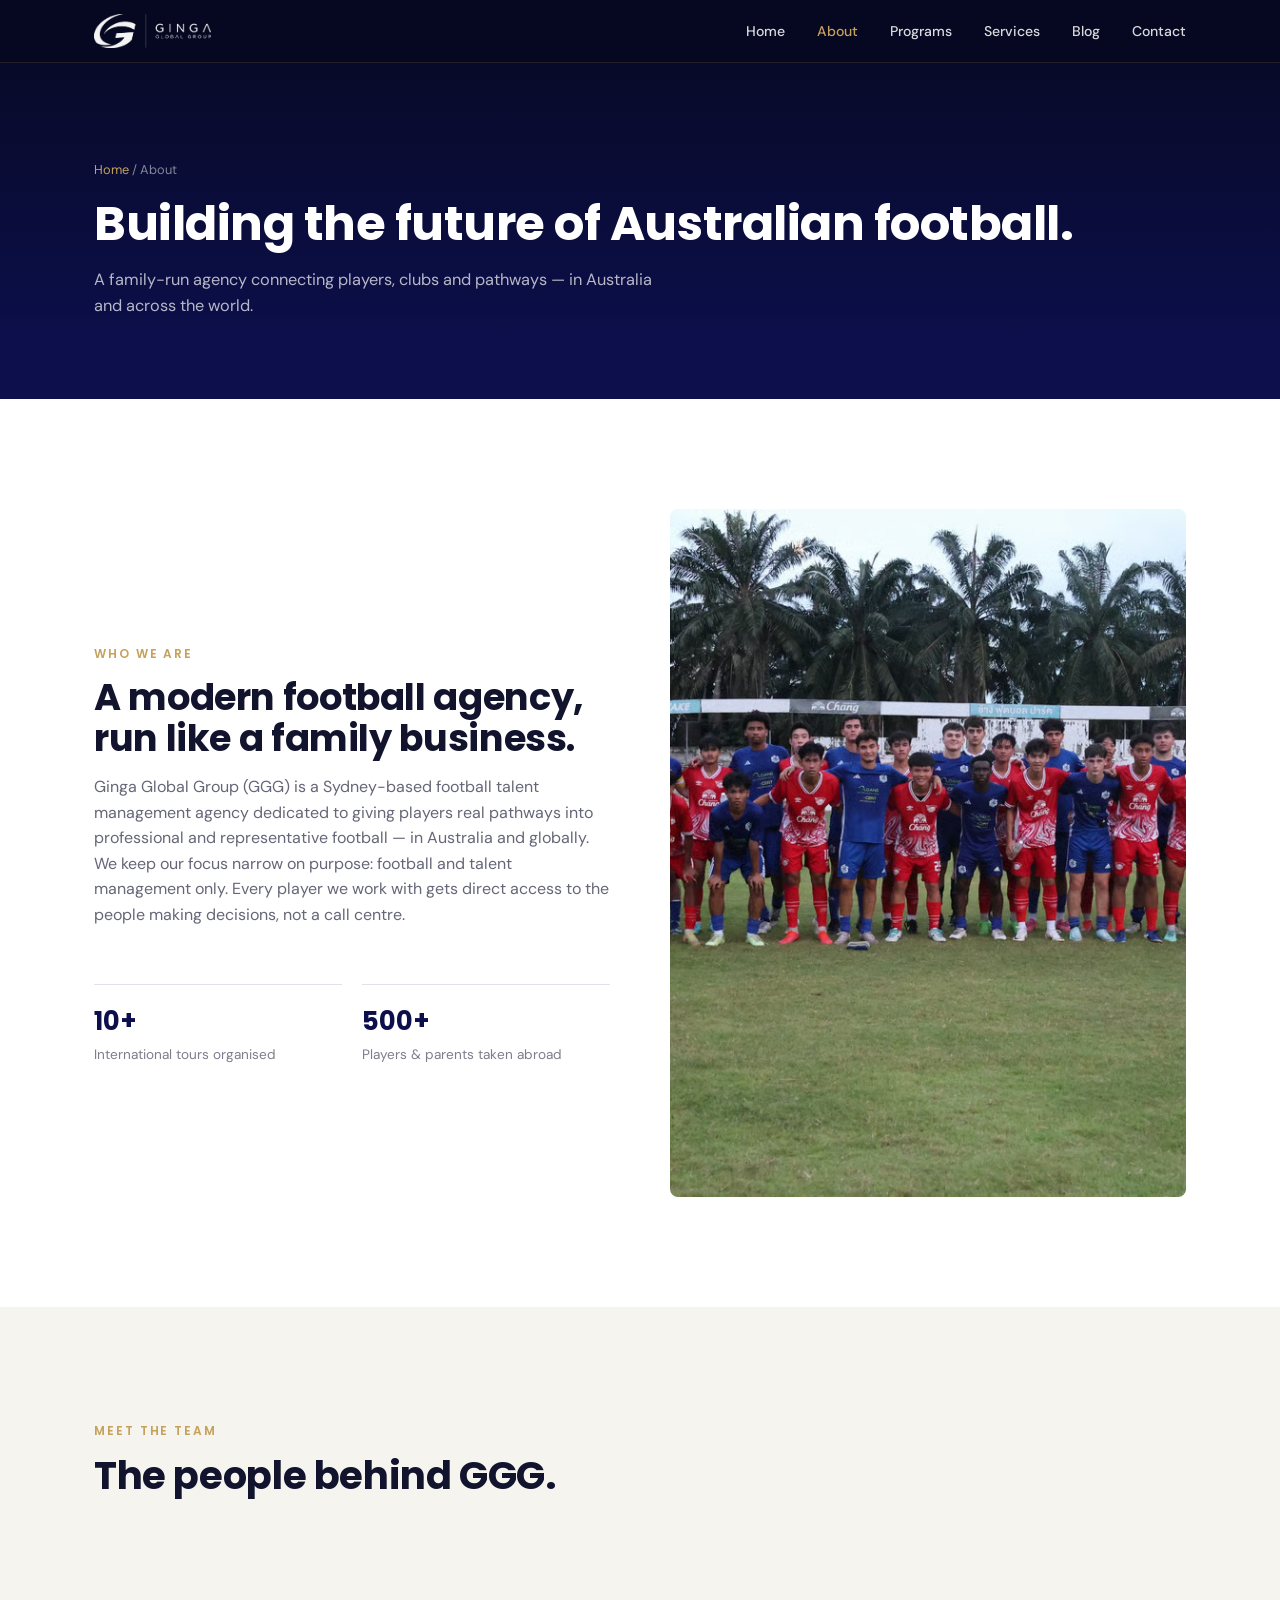
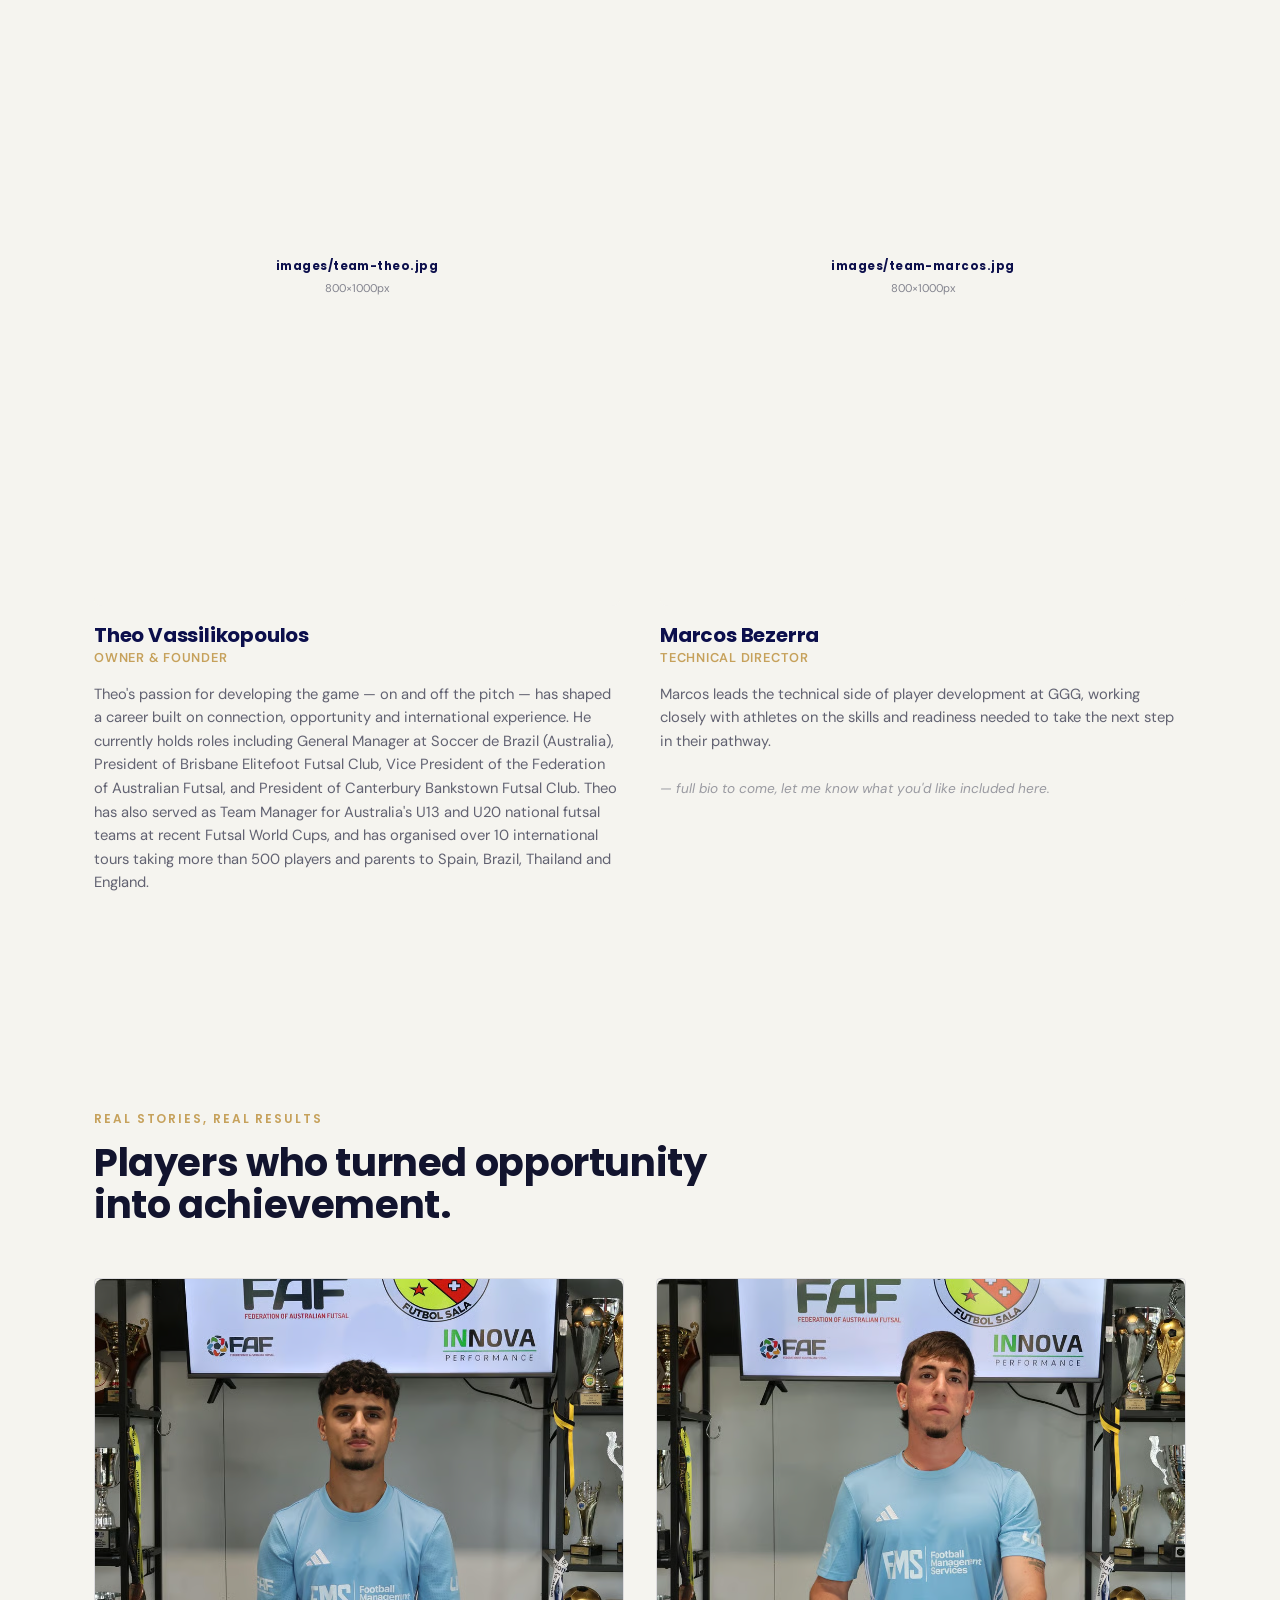
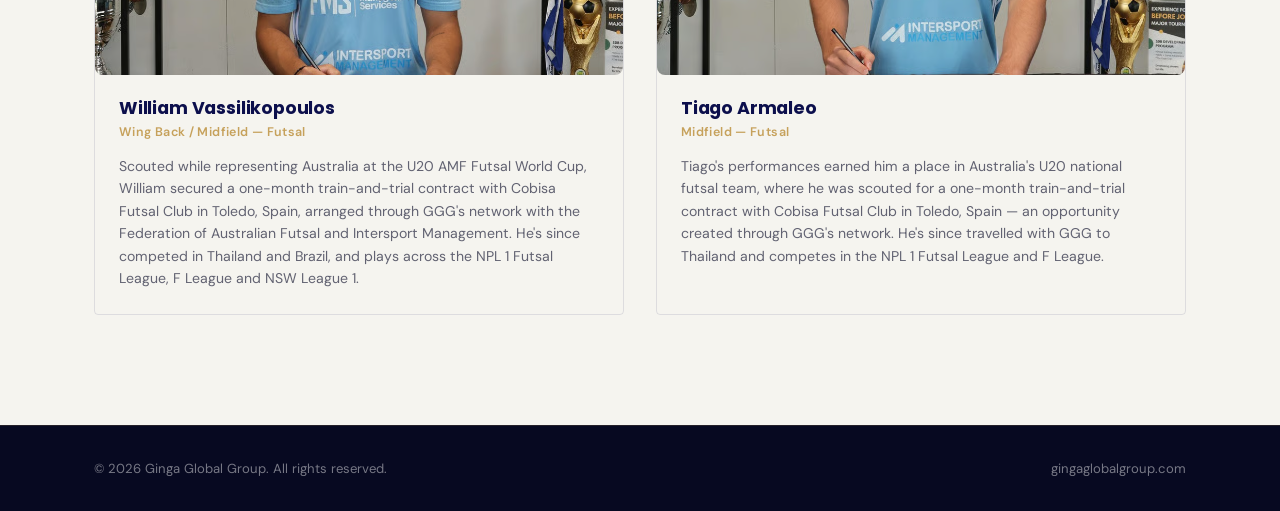
==== about.html @ 3123143e "Strip .html from all internal URLs and update .htaccess with clean-URL rewrites Co-Authored-By: Clau" ====
<!DOCTYPE html>
<html lang="en">
<head>
<meta charset="UTF-8">
<meta name="viewport" content="width=device-width, initial-scale=1.0">
<title>About | Ginga Global Group</title>
<meta name="description" content="Ginga Global Group is a Sydney-based, family-run football talent management agency.">
<link rel="preconnect" href="https://fonts.googleapis.com">
<link rel="preconnect" href="https://fonts.gstatic.com" crossorigin>
<link href="https://fonts.googleapis.com/css2?family=Poppins:wght@500;600;700;800&family=DM+Sans:wght@400;500;700&display=swap" rel="stylesheet">
<link rel="stylesheet" href="css/style.css">
</head>
<body>

<header>
  <nav class="nav">
    <a href="/" class="logo-link">
      <img src="images/logo.png" alt="Ginga Global Group logo" class="logo-img" onerror="this.style.display='none'; this.nextElementSibling.style.display='inline-block';">
      <span class="logo-text" style="display:none;">GINGA <span>GLOBAL GROUP</span></span>
    </a>
    <ul class="nav-links">
      <li><a href="/">Home</a></li>
      <li><a href="about" class="active">About</a></li>
      <li><a href="programs">Programs</a></li>
      <li><a href="services">Services</a></li>
      <li><a href="blog">Blog</a></li>
      <li><a href="contact">Contact</a></li>
    </ul>
    <button class="nav-toggle" id="navToggle" aria-label="Open menu"><span></span><span></span><span></span></button>
  </nav>
</header>

<section class="page-hero">
  <div class="wrap">
    <div class="breadcrumb"><a href="/">Home</a> / About</div>
    <h1>Building the future of Australian football.</h1>
    <p>A family-run agency connecting players, clubs and pathways — in Australia and across the world.</p>
  </div>
</section>

<section class="about">
  <div class="wrap">
    <div class="about-grid">
      <div>
        <span class="eyebrow">Who We Are</span>
        <h2 style="font-size:clamp(1.8rem,3vw,2.3rem); margin-bottom:16px;">A modern football agency, run like a family business.</h2>
        <p style="color:rgba(18,20,46,0.65);">Ginga Global Group (GGG) is a Sydney-based football talent management agency dedicated to giving players real pathways into professional and representative football — in Australia and globally. We keep our focus narrow on purpose: football and talent management only. Every player we work with gets direct access to the people making decisions, not a call centre.</p>
        <div class="stat-row">
          <div class="about-stat">
            <b>10+</b>
            <span>International tours organised</span>
          </div>
          <div class="about-stat">
            <b>500+</b>
            <span>Players &amp; parents taken abroad</span>
          </div>
        </div>
      </div>
      <div class="img-slot" style="--ar:3/4;">
        <img src="images/about-hero.jpg" alt="Ginga Global Group team on tour" onerror="this.style.display='none'; this.nextElementSibling.style.display='flex';">
        <div class="img-slot-label"><b>images/about-hero.jpg</b><span>900×1200px</span></div>
      </div>
    </div>
  </div>
</section>

<section class="services">
  <div class="wrap">
    <div class="sec-head">
      <span class="eyebrow">Meet the Team</span>
      <h2>The people behind GGG.</h2>
    </div>
    <div class="team-grid">
      <div class="team-card">
        <div class="img-slot" style="--ar:4/5;">
          <img src="images/team-theo.jpg" alt="Theo Vassilikopoulos" onerror="this.style.display='none'; this.nextElementSibling.style.display='flex';">
          <div class="img-slot-label"><b>images/team-theo.jpg</b><span>800×1000px</span></div>
        </div>
        <h3>Theo Vassilikopoulos</h3>
        <span class="role">Owner &amp; Founder</span>
        <p>Theo's passion for developing the game — on and off the pitch — has shaped a career built on connection, opportunity and international experience. He currently holds roles including General Manager at Soccer de Brazil (Australia), President of Brisbane Elitefoot Futsal Club, Vice President of the Federation of Australian Futsal, and President of Canterbury Bankstown Futsal Club. Theo has also served as Team Manager for Australia's U13 and U20 national futsal teams at recent Futsal World Cups, and has organised over 10 international tours taking more than 500 players and parents to Spain, Brazil, Thailand and England.</p>
      </div>
      <div class="team-card">
        <div class="img-slot" style="--ar:4/5;">
          <img src="images/team-marcos.jpg" alt="Marcos Bezerra" onerror="this.style.display='none'; this.nextElementSibling.style.display='flex';">
          <div class="img-slot-label"><b>images/team-marcos.jpg</b><span>800×1000px</span></div>
        </div>
        <h3>Marcos Bezerra</h3>
        <span class="role">Technical Director</span>
        <p>Marcos leads the technical side of player development at GGG, working closely with athletes on the skills and readiness needed to take the next step in their pathway.<br><br><em style="color:rgba(18,20,46,0.4); font-size:0.85rem;">— full bio to come, let me know what you'd like included here.</em></p>
      </div>
    </div>
  </div>
</section>

<section class="about" style="background:var(--cream); padding-top:100px;">
  <div class="wrap">
    <div class="sec-head">
      <span class="eyebrow">Real Stories, Real Results</span>
      <h2>Players who turned opportunity into achievement.</h2>
    </div>
    <div class="story-grid">
      <div class="story-card">
        <div class="img-slot" style="--ar:4/3;">
          <img src="images/story-william.jpg" alt="William Vassilikopoulos" onerror="this.style.display='none'; this.nextElementSibling.style.display='flex';">
          <div class="img-slot-label"><b>images/story-william.jpg</b><span>800×600px</span></div>
        </div>
        <div class="story-body">
          <h3>William Vassilikopoulos</h3>
          <div class="meta">Wing Back / Midfield — Futsal</div>
          <p>Scouted while representing Australia at the U20 AMF Futsal World Cup, William secured a one-month train-and-trial contract with Cobisa Futsal Club in Toledo, Spain, arranged through GGG's network with the Federation of Australian Futsal and Intersport Management. He's since competed in Thailand and Brazil, and plays across the NPL 1 Futsal League, F League and NSW League 1.</p>
        </div>
      </div>
      <div class="story-card">
        <div class="img-slot" style="--ar:4/3;">
          <img src="images/story-tiago.jpg" alt="Tiago Armaleo" onerror="this.style.display='none'; this.nextElementSibling.style.display='flex';">
          <div class="img-slot-label"><b>images/story-tiago.jpg</b><span>800×600px</span></div>
        </div>
        <div class="story-body">
          <h3>Tiago Armaleo</h3>
          <div class="meta">Midfield — Futsal</div>
          <p>Tiago's performances earned him a place in Australia's U20 national futsal team, where he was scouted for a one-month train-and-trial contract with Cobisa Futsal Club in Toledo, Spain — an opportunity created through GGG's network. He's since travelled with GGG to Thailand and competes in the NPL 1 Futsal League and F League.</p>
        </div>
      </div>
    </div>
  </div>
</section>

<footer>
  <div class="wrap">
    <p>© 2026 Ginga Global Group. All rights reserved.</p>
    <p>gingaglobalgroup.com</p>
  </div>
</footer>

<script src="js/main.js"></script>
</body>
</html>
---- css/style.css ----
:root{
  --navy: #0C0F4C;
  --navy-deep: #070921;
  --white: #FFFFFF;
  --cream: #F5F4EF;
  --gold: #C6A15B;
  --gold-soft: rgba(198,161,91,0.35);
  --ink: #12142E;
  --font-head: 'Poppins', 'Gotham', sans-serif;
  --font-body: 'DM Sans', sans-serif;
}

*{margin:0;padding:0;box-sizing:border-box;}
html{scroll-behavior:smooth;}
body{
  font-family:var(--font-body);
  color:var(--ink);
  background:var(--white);
  line-height:1.6;
  -webkit-font-smoothing:antialiased;
}
h1,h2,h3,h4{font-family:var(--font-head); line-height:1.1; letter-spacing:-0.01em;}
a{color:inherit;text-decoration:none;}
img{max-width:100%;display:block;}
section{position:relative;}
.wrap{max-width:1140px;margin:0 auto;padding:0 24px;}
.eyebrow{
  font-family:var(--font-head);
  font-size:0.75rem;
  font-weight:600;
  letter-spacing:0.16em;
  text-transform:uppercase;
  color:var(--gold);
  display:inline-block;
  margin-bottom:14px;
}
.btn{
  display:inline-flex;
  align-items:center;
  gap:8px;
  padding:14px 28px;
  border-radius:2px;
  font-family:var(--font-head);
  font-weight:600;
  font-size:0.9rem;
  letter-spacing:0.02em;
  cursor:pointer;
  border:1px solid transparent;
  transition:all .2s ease;
}
.btn-gold{background:var(--gold); color:var(--navy-deep);}
.btn-gold:hover{background:#d6b476;}
.btn-outline{background:transparent; border-color:var(--gold-soft); color:var(--white);}
.btn-outline:hover{border-color:var(--gold); background:rgba(198,161,91,0.08);}
.btn-outline-dark{background:transparent; border:1px solid rgba(12,15,76,0.25); color:var(--navy);}
.btn-outline-dark:hover{border-color:var(--navy);}
.btn-text{font-family:var(--font-head); font-weight:600; font-size:0.88rem; color:var(--navy); display:inline-flex; align-items:center; gap:6px;}
.light-on-dark .btn-text{color:var(--gold);}

/* ---------- header ---------- */
header{
  position:fixed; top:0; left:0; right:0; z-index:100;
  background:rgba(7,9,33,0.94);
  backdrop-filter:blur(6px);
  border-bottom:1px solid rgba(198,161,91,0.15);
}
.nav{display:flex; align-items:center; justify-content:space-between; padding:14px 24px; max-width:1140px; margin:0 auto;}
.logo-link{display:flex; align-items:center; gap:10px;}
.logo-img{height:34px; width:auto; display:block;}
.logo-text{font-family:var(--font-head); font-weight:700; color:var(--white); font-size:1rem; letter-spacing:0.04em;}
.logo-text span{color:var(--gold);}
.nav-links{display:flex; gap:32px; list-style:none;}
.nav-links a{color:var(--white); font-size:0.88rem; font-weight:500; opacity:0.85; transition:opacity .2s;}
.nav-links a:hover, .nav-links a.active{opacity:1; color:var(--gold);}
.nav-toggle{display:none; flex-direction:column; gap:5px; cursor:pointer; background:none; border:none;}
.nav-toggle span{width:22px; height:2px; background:var(--white);}

/* ---------- page header (inner pages) ---------- */
.page-hero{
  background:linear-gradient(180deg, var(--navy-deep), var(--navy) 90%);
  color:var(--white);
  padding:160px 0 80px;
}
.page-hero h1{font-size:clamp(2.1rem,4vw,3rem); font-weight:700; margin-bottom:16px;}
.page-hero p{color:rgba(255,255,255,0.7); max-width:560px; font-size:1.02rem;}
.breadcrumb{font-size:0.8rem; color:rgba(255,255,255,0.5); margin-bottom:18px;}
.breadcrumb a{color:var(--gold);}

/* ---------- hero (home) ---------- */
.hero{
  background:linear-gradient(180deg, var(--navy-deep), var(--navy) 60%, var(--navy));
  color:var(--white);
  padding:170px 0 120px;
  overflow:hidden;
}
.hero .wrap{display:grid; grid-template-columns:1.1fr 0.9fr; gap:40px; align-items:center;}
.hero h1{font-size:clamp(2.4rem, 5vw, 3.6rem); font-weight:700; margin-bottom:22px;}
.hero p{font-size:1.05rem; color:rgba(255,255,255,0.75); max-width:480px; margin-bottom:34px;}
.hero-actions{display:flex; gap:14px; flex-wrap:wrap;}
.pitch-graphic{position:relative; height:380px;}
.pitch-graphic svg{width:100%; height:100%;}

/* ---------- section headings ---------- */
.sec-head{max-width:620px; margin-bottom:52px;}
.sec-head h2{font-size:clamp(1.8rem,3vw,2.4rem); font-weight:700;}
.sec-head p{color:rgba(18,20,46,0.65); margin-top:14px; font-size:1.02rem;}
.sec-head-row{display:flex; justify-content:space-between; align-items:flex-end; gap:24px; margin-bottom:52px; flex-wrap:wrap;}
.light-on-dark .sec-head h2, .light-on-dark .sec-head p{color:var(--white);}
.light-on-dark .sec-head p{color:rgba(255,255,255,0.65);}

/* ---------- image placeholder system ---------- */
.img-slot{
  position:relative;
  aspect-ratio:var(--ar, 4/3);
  border-radius:8px;
  overflow:hidden;
  background:var(--cream);
}
.img-slot img{width:100%; height:100%; object-fit:cover; display:block;}
.img-slot-label{
  display:none;
  position:absolute; inset:0;
  align-items:center; justify-content:center; flex-direction:column; gap:4px;
  text-align:center; padding:16px;
  background:var(--cream);
  color:var(--navy);
  font-size:0.78rem;
}
.img-slot-label b{font-family:var(--font-head); font-size:0.72rem; letter-spacing:0.04em; color:var(--navy);}
.img-slot-label span{color:rgba(18,20,46,0.5); font-size:0.7rem;}
.light-on-dark .img-slot{background:rgba(255,255,255,0.04);}
.light-on-dark .img-slot-label{background:rgba(255,255,255,0.04); color:var(--white);}
.light-on-dark .img-slot-label span{color:rgba(255,255,255,0.45);}

/* ---------- about ---------- */
.about{padding:110px 0; background:var(--white);}
.about-grid{display:grid; grid-template-columns:1fr 1fr; gap:60px; align-items:center;}
.about-stat{border-top:1px solid rgba(12,15,76,0.12); padding-top:16px; margin-top:26px;}
.about-stat b{font-family:var(--font-head); display:block; font-size:1.6rem; color:var(--navy);}
.about-stat span{font-size:0.85rem; color:rgba(18,20,46,0.55);}
.stat-row{display:grid; grid-template-columns:1fr 1fr; gap:20px; margin-top:30px;}

.team-grid{display:grid; grid-template-columns:1fr 1fr; gap:40px; margin-top:20px;}
.team-card h3{font-size:1.25rem; color:var(--navy); margin:18px 0 2px;}
.team-card .role{color:var(--gold); font-size:0.8rem; font-weight:600; letter-spacing:0.06em; text-transform:uppercase; margin-bottom:14px; display:block;}
.team-card p{font-size:0.92rem; color:rgba(18,20,46,0.65);}

.story-grid{display:grid; grid-template-columns:1fr 1fr; gap:32px; margin-top:20px;}
.story-card{border:1px solid rgba(12,15,76,0.1); border-radius:4px; overflow:hidden;}
.story-card .story-body{padding:24px;}
.story-card h3{font-size:1.1rem; color:var(--navy);}
.story-card .meta{font-size:0.78rem; color:var(--gold); margin:4px 0 12px; font-weight:600; letter-spacing:0.03em;}
.story-card p{font-size:0.88rem; color:rgba(18,20,46,0.65);}

/* ---------- programs ---------- */
.programs{background:var(--navy); color:var(--white); padding:110px 0;}
.program-card{
  background:rgba(255,255,255,0.03);
  border:1px solid rgba(198,161,91,0.25);
  border-radius:4px;
  padding:48px;
  display:grid;
  grid-template-columns:1fr 1fr;
  gap:48px;
}
.program-card h3{font-size:1.7rem; margin-bottom:14px;}
.program-card p{color:rgba(255,255,255,0.72); margin-bottom:20px;}
.criteria-list{list-style:none; margin:24px 0;}
.criteria-list li{padding:8px 0 8px 24px; position:relative; color:rgba(255,255,255,0.8); font-size:0.94rem; border-bottom:1px solid rgba(255,255,255,0.08);}
.criteria-list li:before{content:"—"; position:absolute; left:0; color:var(--gold);}

/* ---------- forms ---------- */
form{display:flex; flex-direction:column; gap:14px;}
.form-row{display:grid; grid-template-columns:1fr 1fr; gap:14px;}
label{font-size:0.78rem; font-weight:500; letter-spacing:0.03em; text-transform:uppercase; color:rgba(255,255,255,0.55); margin-bottom:4px; display:block;}
input, select, textarea{
  width:100%;
  padding:12px 14px;
  background:rgba(255,255,255,0.06);
  border:1px solid rgba(255,255,255,0.18);
  border-radius:2px;
  color:var(--white);
  font-family:var(--font-body);
  font-size:0.94rem;
}
input::placeholder, textarea::placeholder{color:rgba(255,255,255,0.35);}
input:focus, select:focus, textarea:focus{outline:2px solid var(--gold); outline-offset:1px; border-color:var(--gold);}
select option{color:#111;}
.checkbox-row{display:flex; align-items:flex-start; gap:10px;}
.checkbox-row input{width:auto; margin-top:3px;}
.checkbox-row label{text-transform:none; font-size:0.85rem; color:rgba(255,255,255,0.7); letter-spacing:0;}
.form-status{font-size:0.85rem; min-height:20px; padding-top:4px;}
.form-status.ok{color:#7fd39a;}
.form-status.err{color:#e08787;}
.honeypot{position:absolute; left:-9999px;}

/* dark-form-on-light variant (used on light-background pages) */
.form-dark label{color:rgba(18,20,46,0.55);}
.form-dark input, .form-dark select, .form-dark textarea{background:var(--white); border-color:rgba(12,15,76,0.18); color:var(--ink);}
.form-dark input::placeholder, .form-dark textarea::placeholder{color:rgba(18,20,46,0.35);}
.form-dark .checkbox-row label{color:rgba(18,20,46,0.7);}

/* ---------- services ---------- */
.services{padding:110px 0; background:var(--cream);}
.service-grid{display:grid; grid-template-columns:repeat(3,1fr); gap:32px;}
.service-card{background:var(--white); padding:34px 28px; border:1px solid rgba(12,15,76,0.08); border-radius:4px;}
.service-card h3{font-size:1.15rem; margin-bottom:12px; color:var(--navy);}
.service-card p{font-size:0.92rem; color:rgba(18,20,46,0.65);}
.service-mark{width:34px; height:34px; margin-bottom:18px;}

.service-detail{display:grid; grid-template-columns:1fr 1fr; gap:48px; align-items:center; padding:70px 0; border-bottom:1px solid rgba(12,15,76,0.08);}
.service-detail:last-child{border-bottom:none;}
.service-detail.reverse .img-slot{order:2;}
.service-detail h2{font-size:1.7rem; color:var(--navy); margin-bottom:16px;}
.service-detail p{color:rgba(18,20,46,0.65); margin-bottom:12px;}

/* ---------- equip ---------- */
.equip{padding:110px 0; background:var(--navy); color:var(--white);}
.equip-grid{display:grid; grid-template-columns:1fr 1fr; gap:60px; align-items:center;}
.equip h2{font-size:clamp(1.8rem,3vw,2.4rem); font-weight:700; margin-bottom:16px;}
.equip p{color:rgba(255,255,255,0.72); max-width:480px;}

/* ---------- blog ---------- */
.blog{padding:110px 0; background:var(--white);}
.blog-grid{display:grid; grid-template-columns:1fr 1fr; gap:28px;}
.blog-card{border:1px solid rgba(12,15,76,0.1); border-radius:4px; overflow:hidden; display:flex; flex-direction:column;}
.blog-card .img-slot{--ar: 16/9; border-radius:0; border-left:none; border-right:none; border-top:none;}
.blog-card-body{padding:28px; flex:1; display:flex; flex-direction:column;}
.blog-tag{font-size:0.72rem; font-weight:600; letter-spacing:0.1em; text-transform:uppercase; color:var(--gold); margin-bottom:10px;}
.blog-card h3{font-size:1.25rem; color:var(--navy); margin-bottom:10px;}
.blog-card p{color:rgba(18,20,46,0.65); font-size:0.92rem; margin-bottom:18px;}
.blog-read{font-size:0.85rem; font-weight:600; color:var(--navy); margin-top:auto;}
.blog-empty, .blog-post-empty{padding:40px; text-align:center; color:rgba(18,20,46,0.5); border:1px dashed rgba(12,15,76,0.2); border-radius:4px;}

.post-header{padding:160px 0 50px; background:var(--navy-deep); color:var(--white);}
.post-header .blog-tag{margin-bottom:14px;}
.post-header h1{font-size:clamp(1.9rem,4vw,2.6rem);}
.post-header .post-meta{color:rgba(255,255,255,0.55); font-size:0.85rem; margin-top:14px;}
.post-body{padding:60px 0 100px;}
.post-body .img-slot{--ar:16/9; margin-bottom:40px;}
.post-content{max-width:720px; margin:0 auto; font-size:1.02rem; color:rgba(18,20,46,0.8);}
.post-content p{margin-bottom:18px;}
.post-content-wrap{max-width:720px; margin:0 auto;}

/* ---------- contact ---------- */
.contact{background:var(--navy-deep); color:var(--white); padding:110px 0;}
.contact .wrap{display:grid; grid-template-columns:0.8fr 1fr; gap:60px;}
.contact-info p{color:rgba(255,255,255,0.65); margin-bottom:22px;}
.contact-line{margin-bottom:14px; font-size:0.95rem;}
.contact-line b{display:block; color:var(--gold); font-size:0.72rem; letter-spacing:0.1em; text-transform:uppercase; margin-bottom:4px;}
.social-row{display:flex; gap:14px; margin-top:24px;}
.social-row a{width:36px; height:36px; border:1px solid rgba(198,161,91,0.4); border-radius:50%; display:flex; align-items:center; justify-content:center; font-size:0.8rem;}
.social-row a:hover{background:var(--gold); color:var(--navy-deep);}

footer{background:var(--navy-deep); border-top:1px solid rgba(198,161,91,0.15); padding:32px 0;}
footer .wrap{display:flex; justify-content:space-between; align-items:center; flex-wrap:wrap; gap:12px;}
footer p{color:rgba(255,255,255,0.45); font-size:0.82rem;}

@media (max-width: 860px){
  .nav-links{display:none;}
  .nav-toggle{display:flex;}
  .hero .wrap, .about-grid, .program-card, .contact .wrap, .team-grid, .story-grid, .service-detail{grid-template-columns:1fr;}
  .service-detail.reverse .img-slot{order:0;}
  .pitch-graphic{height:220px; order:-1;}
  .form-row{grid-template-columns:1fr;}
  .service-grid{grid-template-columns:1fr;}
  .equip-grid{grid-template-columns:1fr;}
  .blog-grid{grid-template-columns:1fr;}
  .hero{padding:140px 0 80px;}
  .stat-row{grid-template-columns:1fr 1fr;}
}

@media (prefers-reduced-motion: reduce){
  html{scroll-behavior:auto;}
  *{transition:none !important;}
}
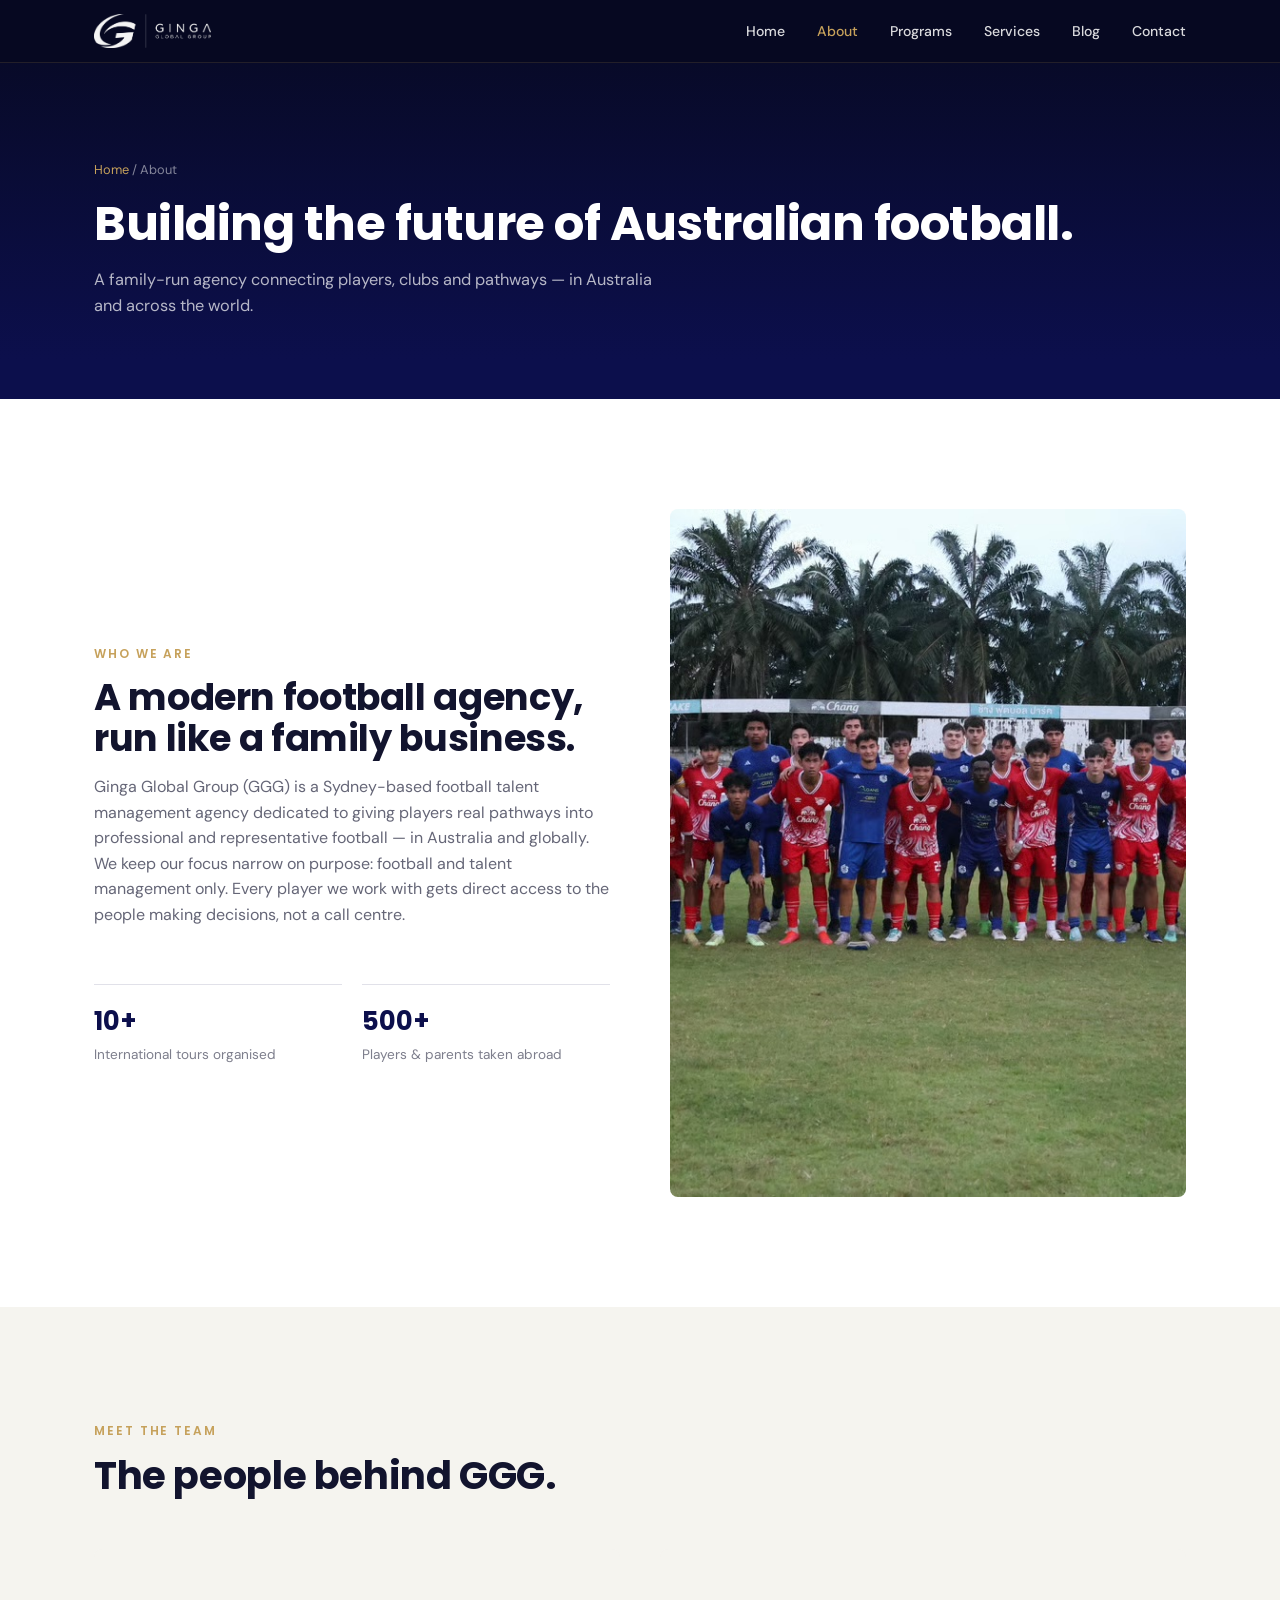
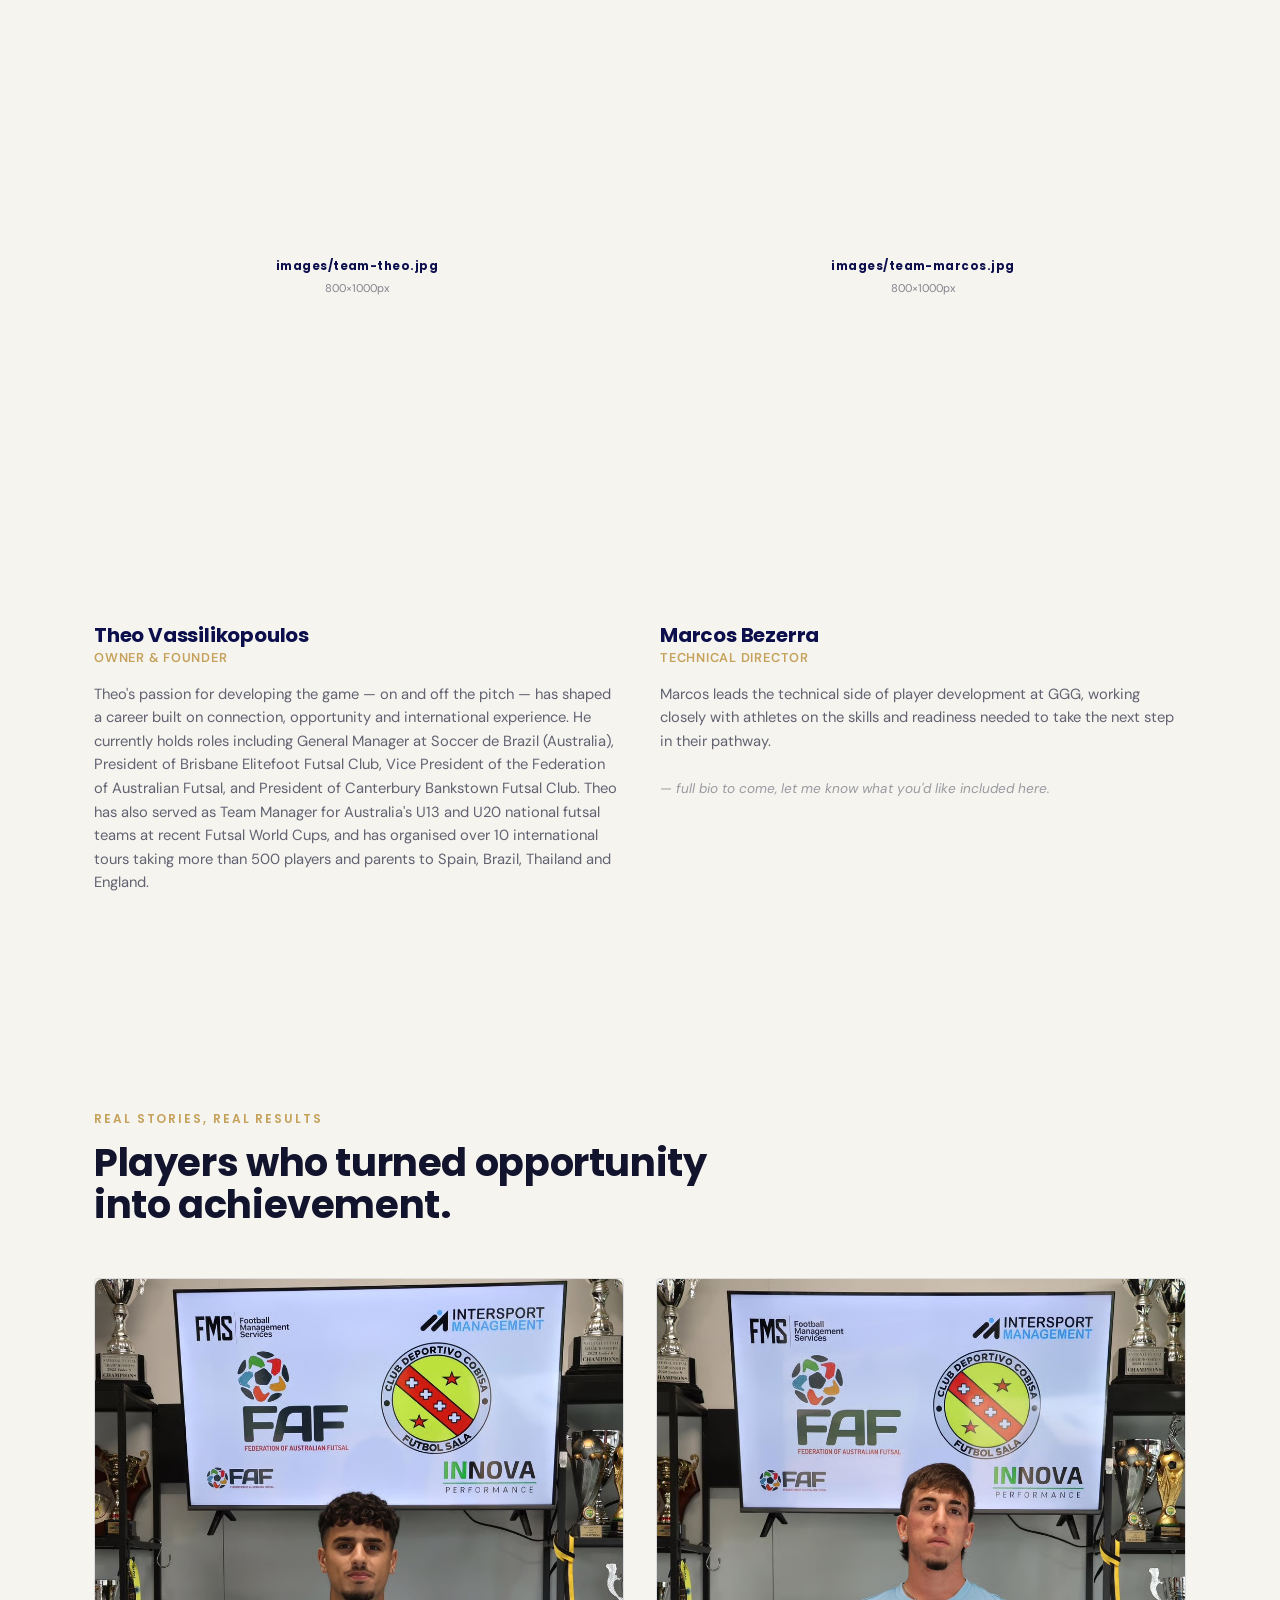
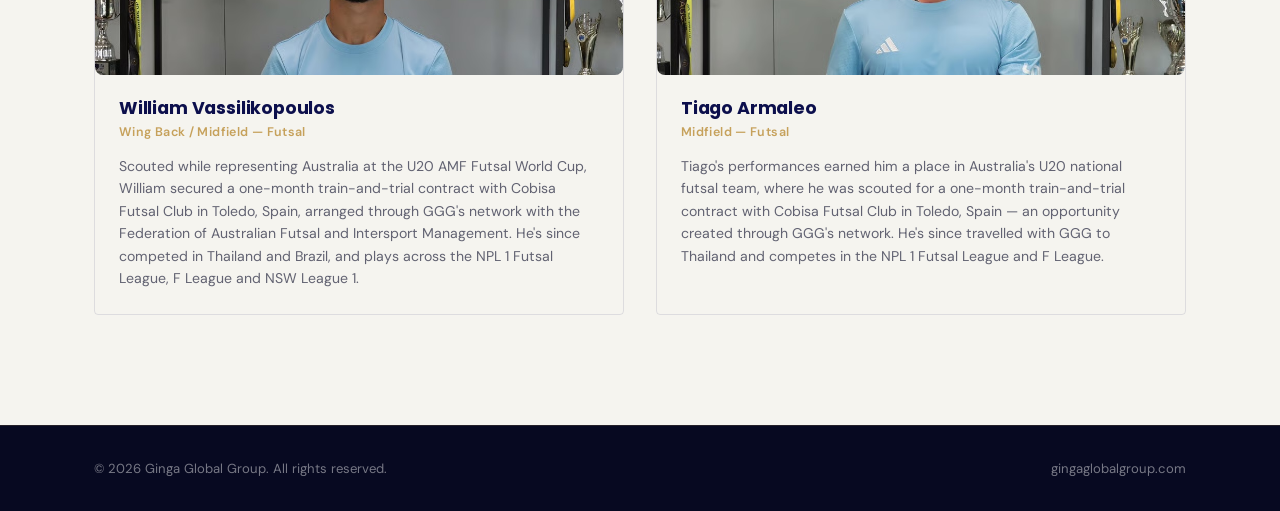
==== commit 7ed9d05f: "Fix image cropping: add object-position overrides and update photo assets Adds object-position inlin" ====
--- a/about.html
+++ b/about.html
@@ -102,7 +102,7 @@
     <div class="story-grid">
       <div class="story-card">
         <div class="img-slot" style="--ar:4/3;">
-          <img src="images/story-william.jpg" alt="William Vassilikopoulos" onerror="this.style.display='none'; this.nextElementSibling.style.display='flex';">
+          <img src="images/story-william.jpg" alt="William Vassilikopoulos" style="object-position: center top;" onerror="this.style.display='none'; this.nextElementSibling.style.display='flex';">
           <div class="img-slot-label"><b>images/story-william.jpg</b><span>800×600px</span></div>
         </div>
         <div class="story-body">
@@ -113,7 +113,7 @@
       </div>
       <div class="story-card">
         <div class="img-slot" style="--ar:4/3;">
-          <img src="images/story-tiago.jpg" alt="Tiago Armaleo" onerror="this.style.display='none'; this.nextElementSibling.style.display='flex';">
+          <img src="images/story-tiago.jpg" alt="Tiago Armaleo" style="object-position: center top;" onerror="this.style.display='none'; this.nextElementSibling.style.display='flex';">
           <div class="img-slot-label"><b>images/story-tiago.jpg</b><span>800×600px</span></div>
         </div>
         <div class="story-body">
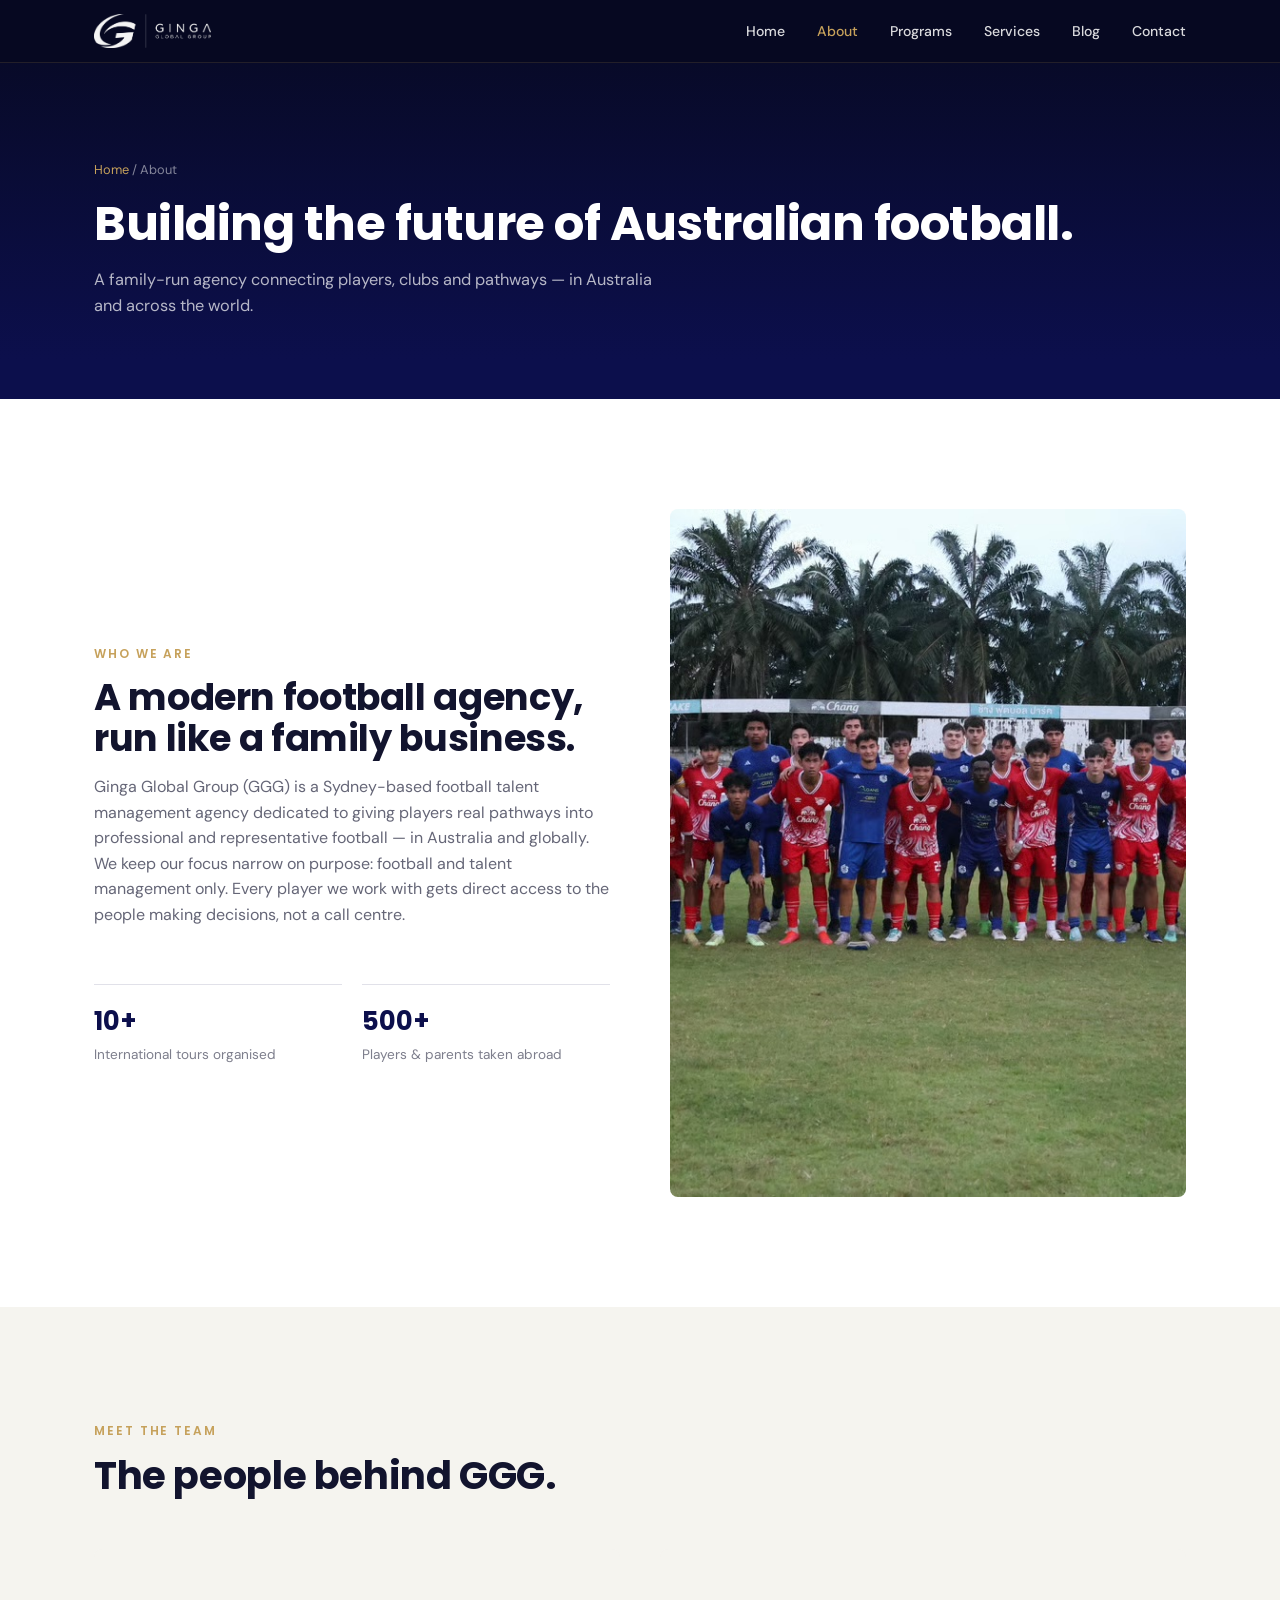
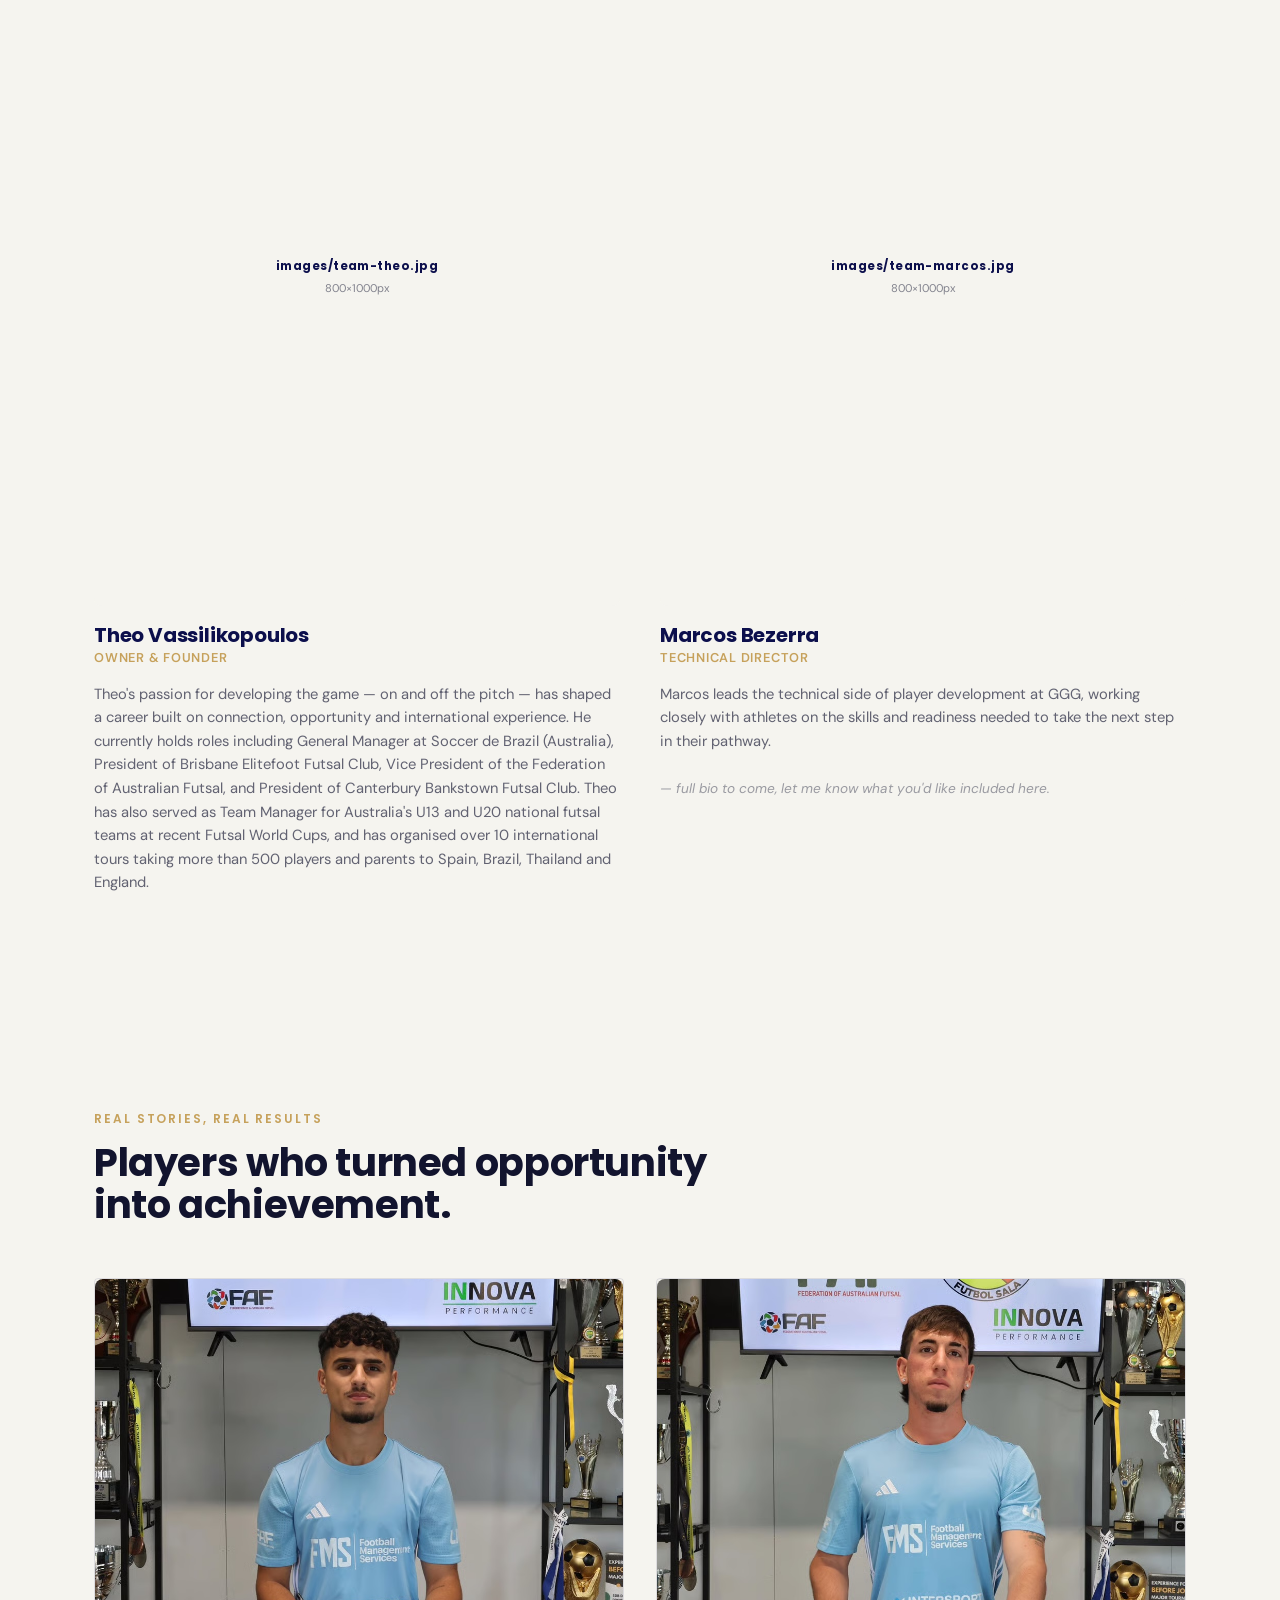
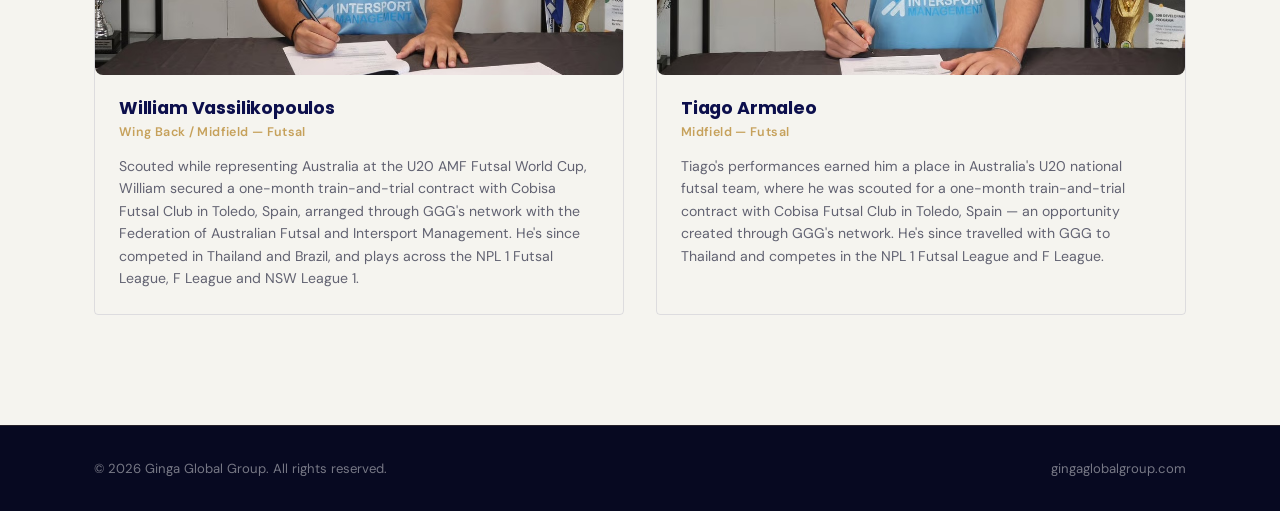
==== commit a2d75d4d: "Update object-position values to exact pixel-tuned coordinates Replaces previous heuristic object-po" ====
--- a/about.html
+++ b/about.html
@@ -102,7 +102,7 @@
     <div class="story-grid">
       <div class="story-card">
         <div class="img-slot" style="--ar:4/3;">
-          <img src="images/story-william.jpg" alt="William Vassilikopoulos" style="object-position: center top;" onerror="this.style.display='none'; this.nextElementSibling.style.display='flex';">
+          <img src="images/story-william.jpg" alt="William Vassilikopoulos" style="object-position: 48% 68%;" onerror="this.style.display='none'; this.nextElementSibling.style.display='flex';">
           <div class="img-slot-label"><b>images/story-william.jpg</b><span>800×600px</span></div>
         </div>
         <div class="story-body">
@@ -113,7 +113,7 @@
       </div>
       <div class="story-card">
         <div class="img-slot" style="--ar:4/3;">
-          <img src="images/story-tiago.jpg" alt="Tiago Armaleo" style="object-position: center top;" onerror="this.style.display='none'; this.nextElementSibling.style.display='flex';">
+          <img src="images/story-tiago.jpg" alt="Tiago Armaleo" style="object-position: 53% 60%;" onerror="this.style.display='none'; this.nextElementSibling.style.display='flex';">
           <div class="img-slot-label"><b>images/story-tiago.jpg</b><span>800×600px</span></div>
         </div>
         <div class="story-body">
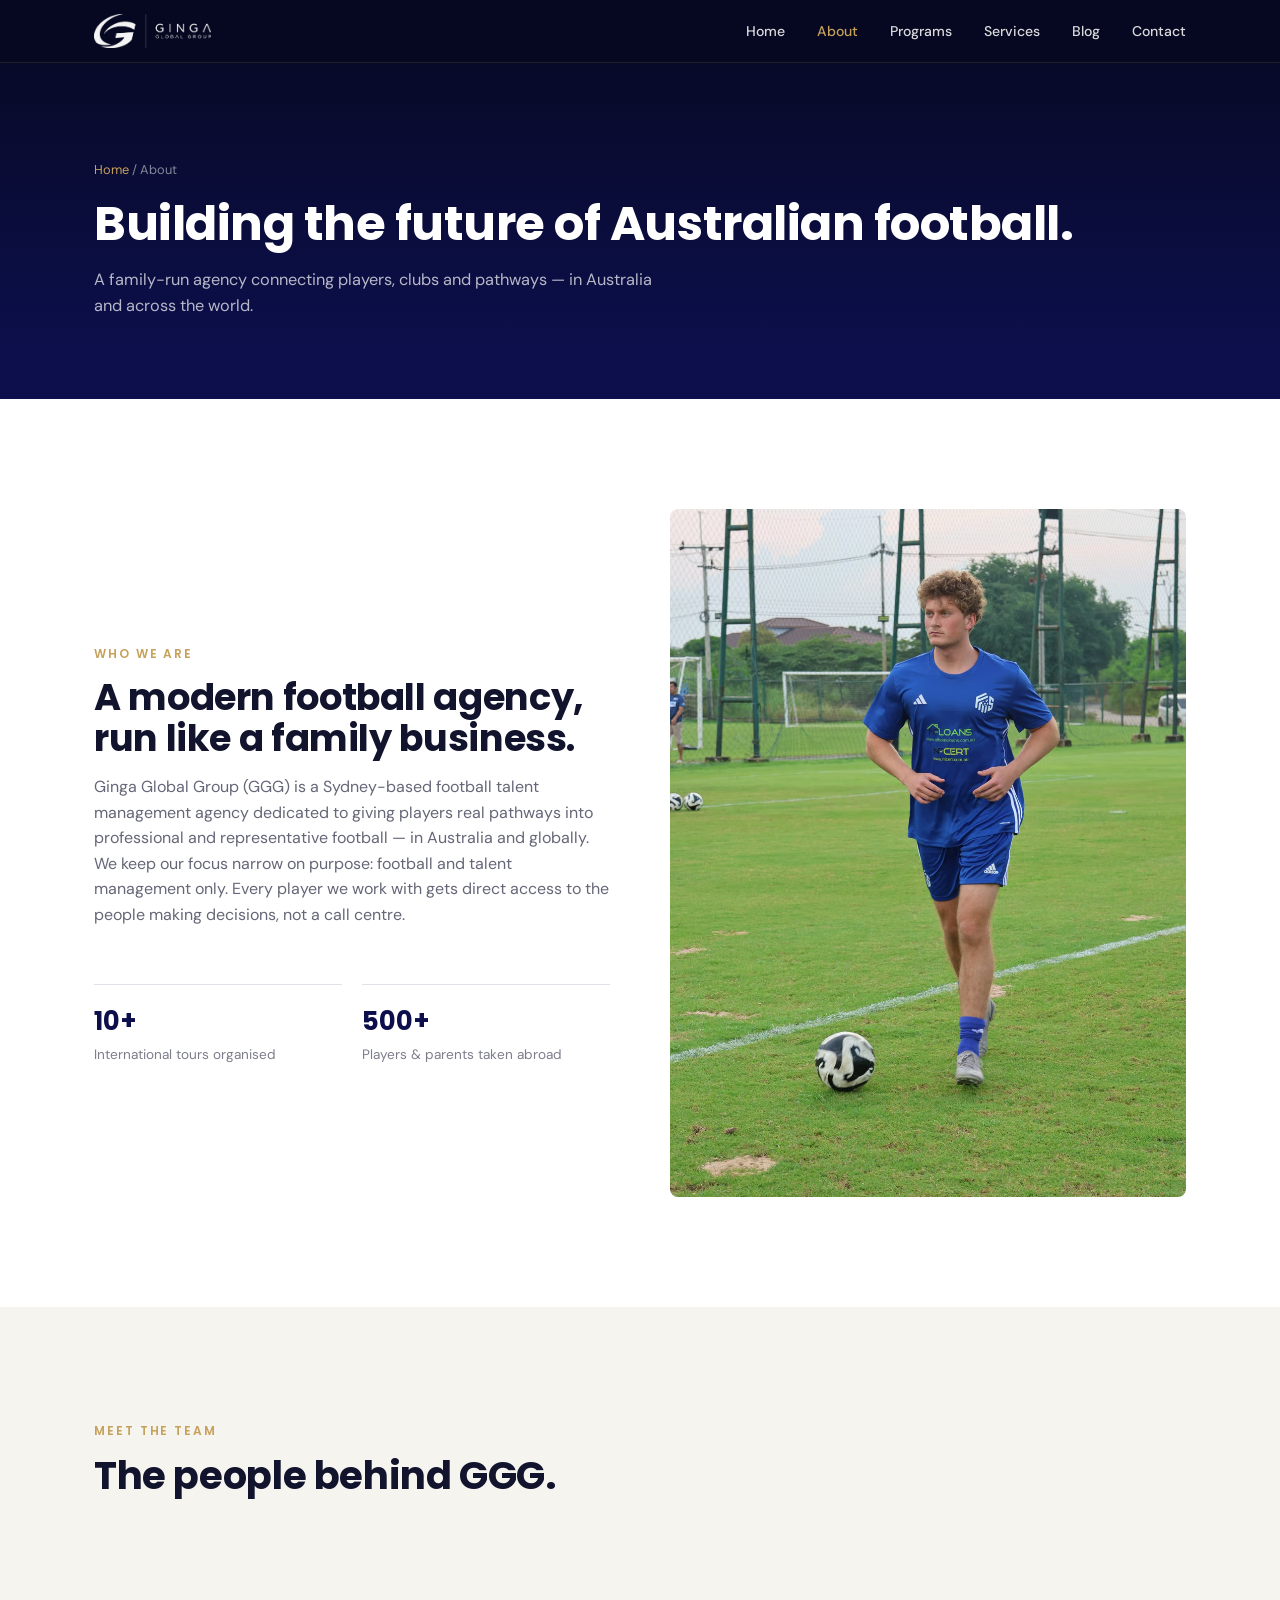
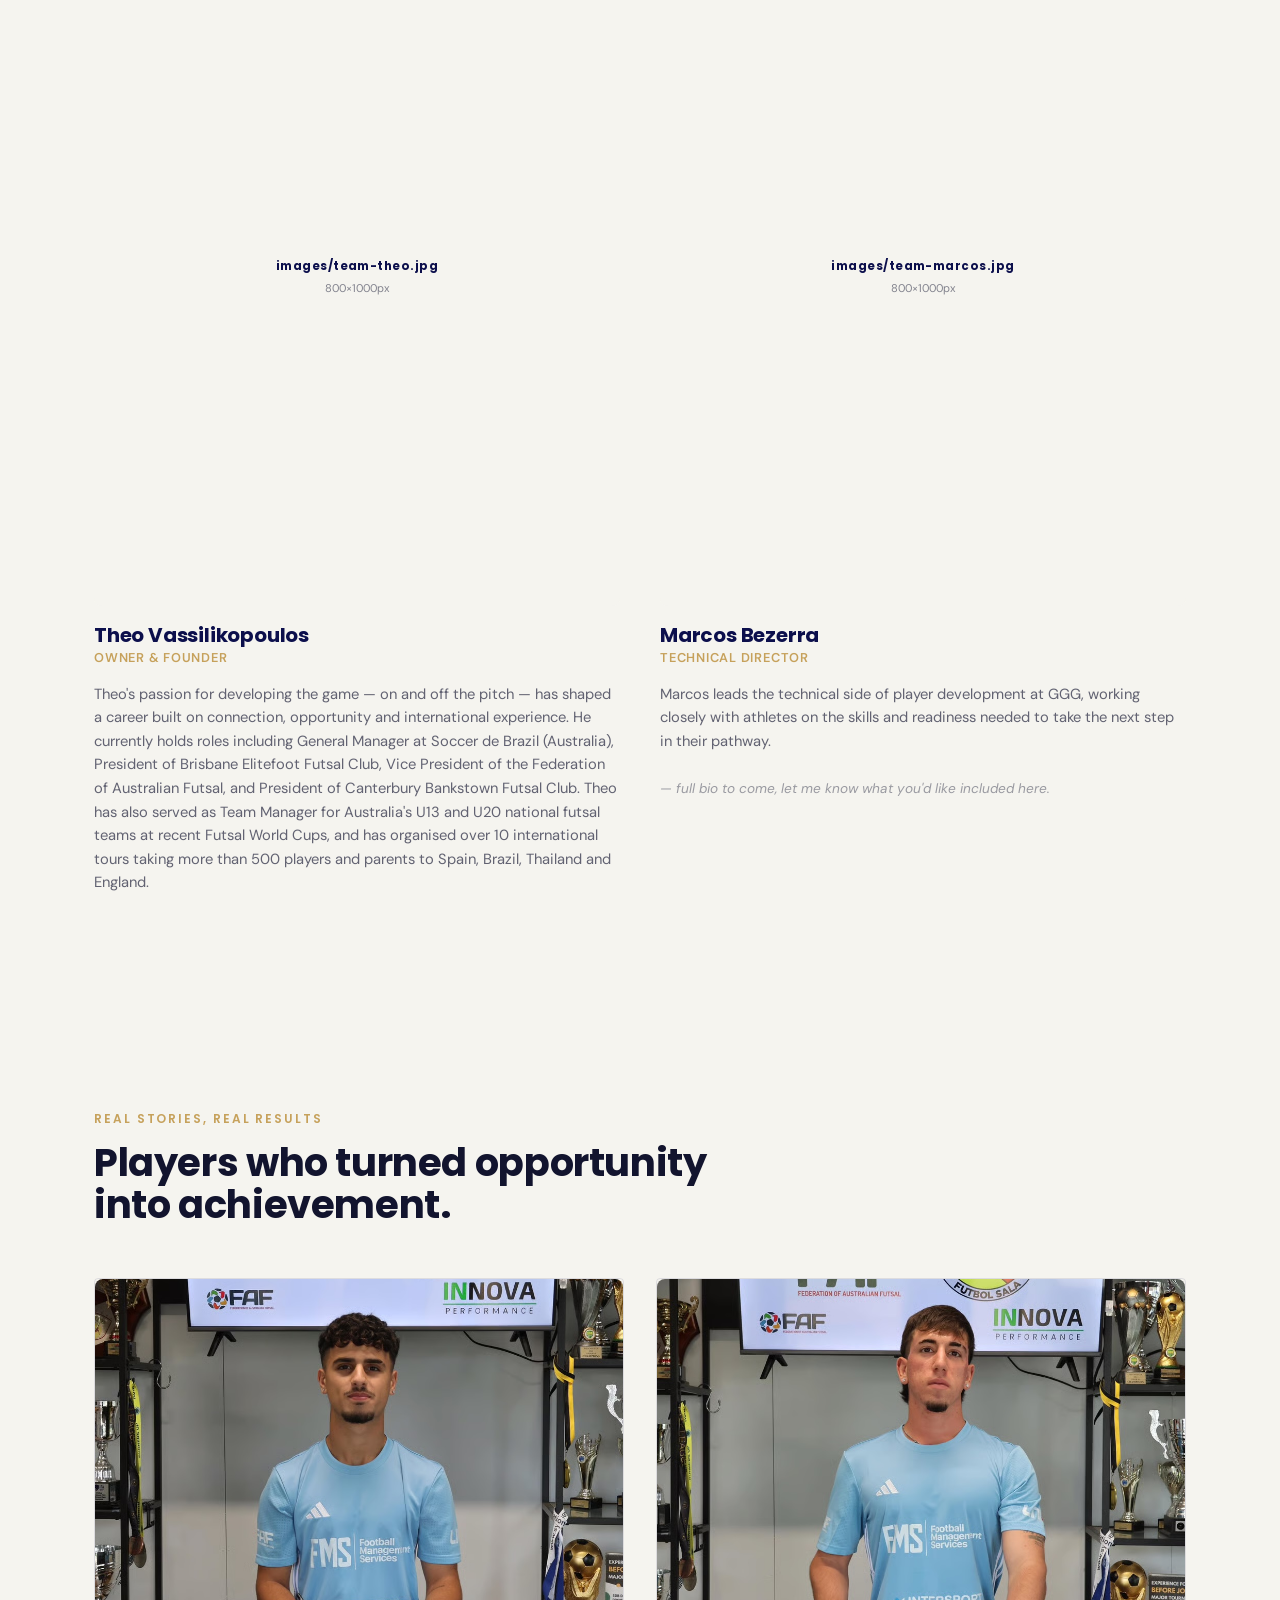
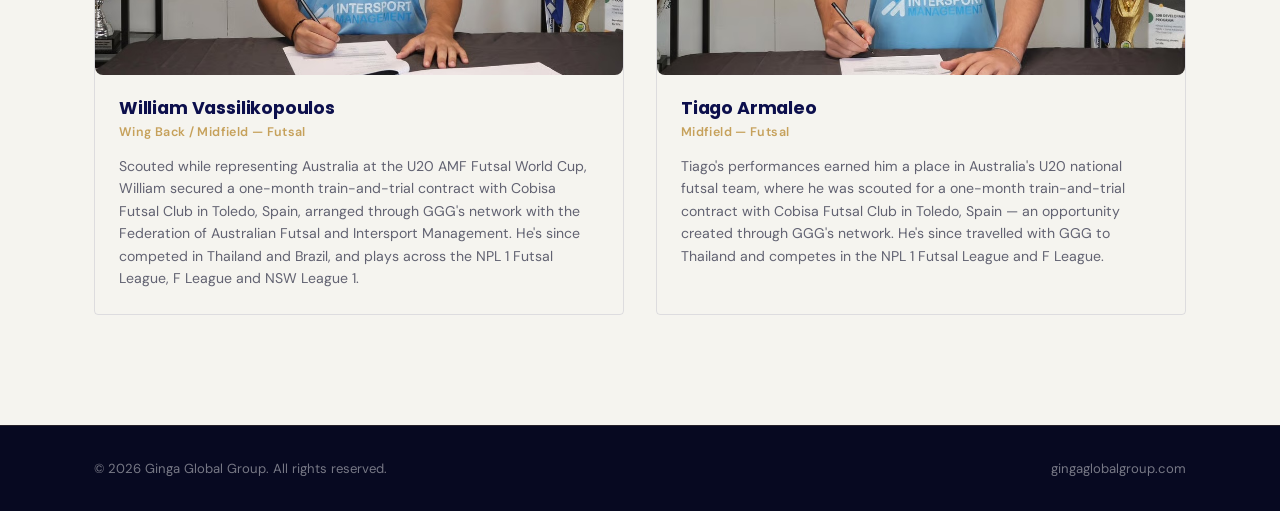
==== commit ed8318ed: "Add favicon, CBFC Instagram link, schedule heading fix, rain note - favicon.png added to root; link " ====
--- a/about.html
+++ b/about.html
@@ -2,6 +2,7 @@
 <html lang="en">
 <head>
 <meta charset="UTF-8">
+<link rel="icon" type="image/png" href="/favicon.png">
 <meta name="viewport" content="width=device-width, initial-scale=1.0">
 <title>About | Ginga Global Group</title>
 <meta name="description" content="Ginga Global Group is a Sydney-based, family-run football talent management agency.">
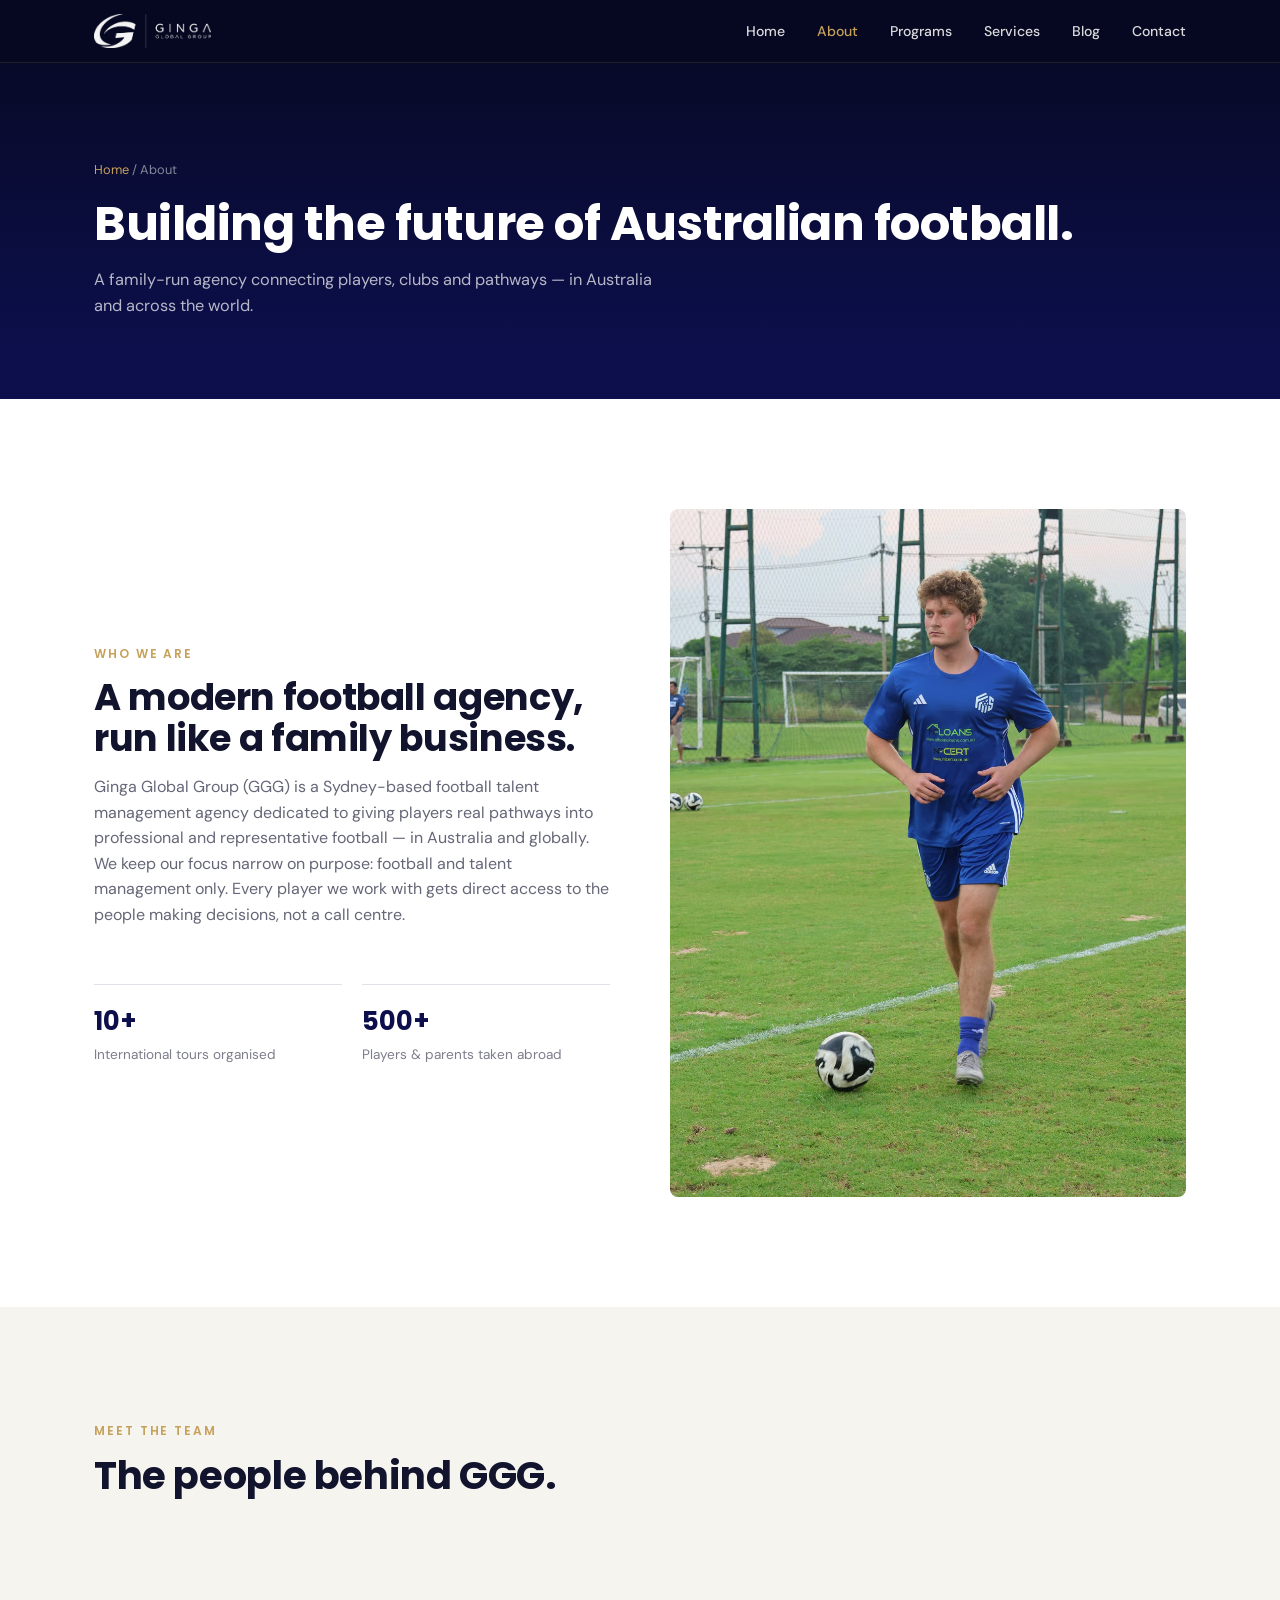
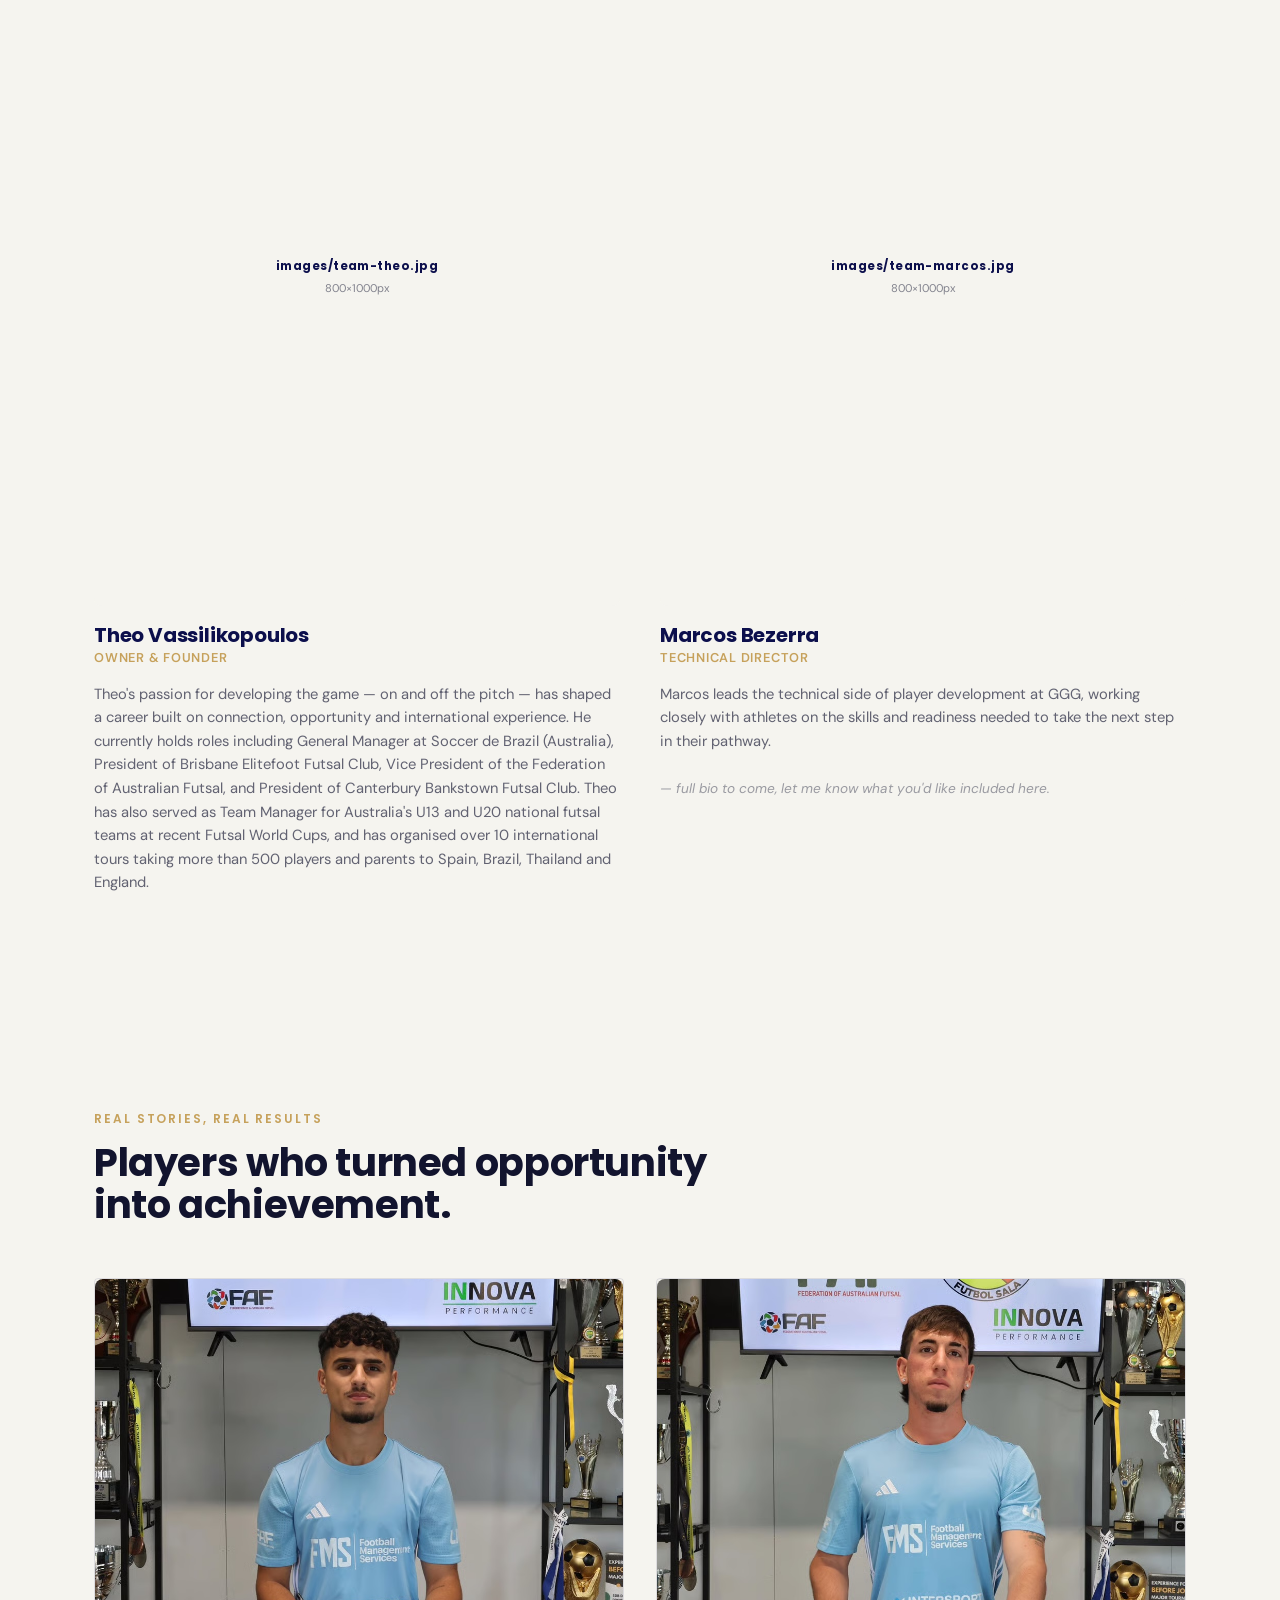
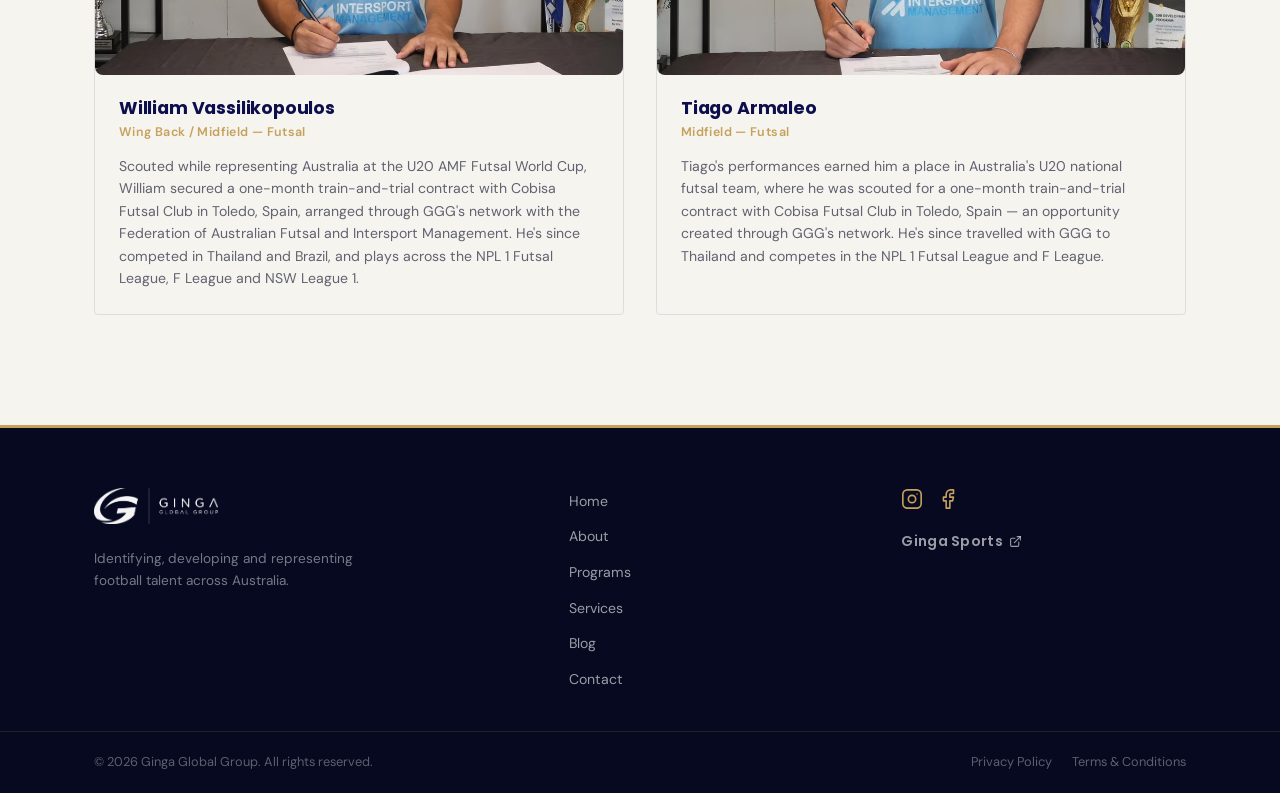
==== commit 96facc1e: "Add site-wide footer and Privacy Policy / Terms & Conditions pages - New .site-footer: navy bg, gold" ====
--- a/about.html
+++ b/about.html
@@ -127,10 +127,50 @@
   </div>
 </section>
 
-<footer>
-  <div class="wrap">
-    <p>© 2026 Ginga Global Group. All rights reserved.</p>
-    <p>gingaglobalgroup.com</p>
+<footer class="site-footer">
+  <div class="footer-top">
+    <div class="wrap footer-grid">
+      <div class="footer-brand">
+        <a href="/" class="logo-link">
+          <img src="images/logo.png" alt="Ginga Global Group" class="logo-img" onerror="this.style.display='none'; this.nextElementSibling.style.display='inline-block';">
+          <span class="logo-text" style="display:none;">GINGA <span>GLOBAL GROUP</span></span>
+        </a>
+        <p class="footer-tagline">Identifying, developing and representing football talent across Australia.</p>
+      </div>
+      <nav class="footer-nav" aria-label="Footer">
+        <ul>
+          <li><a href="/">Home</a></li>
+          <li><a href="about">About</a></li>
+          <li><a href="programs">Programs</a></li>
+          <li><a href="services">Services</a></li>
+          <li><a href="blog">Blog</a></li>
+          <li><a href="contact">Contact</a></li>
+        </ul>
+      </nav>
+      <div class="footer-connect">
+        <div class="footer-social">
+          <a href="https://instagram.com/gingaglobalgroup" target="_blank" rel="noopener noreferrer" aria-label="Instagram" class="footer-icon">
+            <svg width="22" height="22" viewBox="0 0 24 24" fill="none" stroke="currentColor" stroke-width="1.75" stroke-linecap="round" stroke-linejoin="round" aria-hidden="true"><rect x="2" y="2" width="20" height="20" rx="5" ry="5"/><circle cx="12" cy="12" r="4"/><circle cx="17.5" cy="6.5" r="0.75" fill="currentColor" stroke="none"/></svg>
+          </a>
+          <a href="https://facebook.com/gingaglobalgroup" target="_blank" rel="noopener noreferrer" aria-label="Facebook" class="footer-icon">
+            <svg width="22" height="22" viewBox="0 0 24 24" fill="none" stroke="currentColor" stroke-width="1.75" stroke-linecap="round" stroke-linejoin="round" aria-hidden="true"><path d="M18 2h-3a5 5 0 0 0-5 5v3H7v4h3v8h4v-8h3l1-4h-4V7a1 1 0 0 1 1-1h3z"/></svg>
+          </a>
+        </div>
+        <a href="https://gingasports.com.au" target="_blank" rel="noopener noreferrer" class="footer-external">
+          Ginga Sports
+          <svg width="13" height="13" viewBox="0 0 24 24" fill="none" stroke="currentColor" stroke-width="2" stroke-linecap="round" stroke-linejoin="round" aria-hidden="true"><path d="M18 13v6a2 2 0 0 1-2 2H5a2 2 0 0 1-2-2V8a2 2 0 0 1 2-2h6"/><polyline points="15 3 21 3 21 9"/><line x1="10" y1="14" x2="21" y2="3"/></svg>
+        </a>
+      </div>
+    </div>
+  </div>
+  <div class="footer-bottom">
+    <div class="wrap footer-bottom-inner">
+      <p>&copy; 2026 Ginga Global Group. All rights reserved.</p>
+      <div class="footer-legal">
+        <a href="privacy-policy">Privacy Policy</a>
+        <a href="terms-conditions">Terms &amp; Conditions</a>
+      </div>
+    </div>
   </div>
 </footer>
 
--- a/css/style.css
+++ b/css/style.css
@@ -90,7 +90,7 @@
 .hero{
   background:linear-gradient(180deg, var(--navy-deep), var(--navy) 60%, var(--navy));
   color:var(--white);
-  padding:170px 0 120px;
+  padding:220px 0 180px;
   overflow:hidden;
 }
 .hero .wrap{display:grid; grid-template-columns:1.1fr 0.9fr; gap:40px; align-items:center;}
@@ -225,6 +225,7 @@
 .blog-grid{display:grid; grid-template-columns:1fr 1fr; gap:28px;}
 .blog-card{border:1px solid rgba(12,15,76,0.1); border-radius:4px; overflow:hidden; display:flex; flex-direction:column;}
 .blog-card .img-slot{--ar: 16/9; border-radius:0; border-left:none; border-right:none; border-top:none;}
+.blog-card .img-slot img{object-position: center 20%;}
 .blog-card-body{padding:28px; flex:1; display:flex; flex-direction:column;}
 .blog-tag{font-size:0.72rem; font-weight:600; letter-spacing:0.1em; text-transform:uppercase; color:var(--gold); margin-bottom:10px;}
 .blog-card h3{font-size:1.25rem; color:var(--navy); margin-bottom:10px;}
@@ -238,6 +239,7 @@
 .post-header .post-meta{color:rgba(255,255,255,0.55); font-size:0.85rem; margin-top:14px;}
 .post-body{padding:60px 0 100px;}
 .post-body .img-slot{--ar:16/9; margin-bottom:40px;}
+.post-body .img-slot img{object-position: center 20%;}
 .post-content{max-width:720px; margin:0 auto; font-size:1.02rem; color:rgba(18,20,46,0.8);}
 .post-content p{margin-bottom:18px;}
 .post-content-wrap{max-width:720px; margin:0 auto;}
@@ -252,9 +254,28 @@
 .social-row a{width:36px; height:36px; border:1px solid rgba(198,161,91,0.4); border-radius:50%; display:flex; align-items:center; justify-content:center; font-size:0.8rem;}
 .social-row a:hover{background:var(--gold); color:var(--navy-deep);}
 
-footer{background:var(--navy-deep); border-top:1px solid rgba(198,161,91,0.15); padding:32px 0;}
-footer .wrap{display:flex; justify-content:space-between; align-items:center; flex-wrap:wrap; gap:12px;}
-footer p{color:rgba(255,255,255,0.45); font-size:0.82rem;}
+/* ---------- site footer ---------- */
+.site-footer{background:var(--navy-deep); border-top:3px solid var(--gold);}
+.footer-top{padding:60px 0 40px;}
+.footer-grid{display:grid; grid-template-columns:1.5fr 1fr 1fr; gap:48px; align-items:start;}
+.footer-brand .logo-img{height:36px; margin-bottom:14px;}
+.footer-tagline{color:rgba(255,255,255,0.45); font-size:0.85rem; margin-top:10px; max-width:260px; line-height:1.65;}
+.footer-nav ul{list-style:none; display:flex; flex-direction:column; gap:10px; margin:0; padding:0;}
+.footer-nav a{color:rgba(255,255,255,0.6); font-size:0.88rem; transition:color .2s;}
+.footer-nav a:hover{color:var(--gold);}
+.footer-connect{display:flex; flex-direction:column; gap:20px;}
+.footer-social{display:flex; gap:14px;}
+.footer-icon{color:var(--gold); transition:color .2s; display:flex; align-items:center;}
+.footer-icon:hover{color:var(--white);}
+.footer-icon svg{width:22px; height:22px;}
+.footer-external{display:inline-flex; align-items:center; gap:6px; color:rgba(255,255,255,0.6); font-size:0.88rem; font-family:var(--font-head); font-weight:600; letter-spacing:0.02em; transition:color .2s;}
+.footer-external:hover{color:var(--gold);}
+.footer-bottom{border-top:1px solid rgba(198,161,91,0.15); padding:20px 0;}
+.footer-bottom-inner{display:flex; justify-content:space-between; align-items:center; flex-wrap:wrap; gap:10px;}
+.footer-bottom p{color:rgba(255,255,255,0.35); font-size:0.8rem;}
+.footer-legal{display:flex; gap:20px;}
+.footer-legal a{color:rgba(255,255,255,0.35); font-size:0.8rem; transition:color .2s;}
+.footer-legal a:hover{color:var(--gold);}
 
 @media (max-width: 860px){
   .nav-links{display:none;}
@@ -266,8 +287,13 @@
   .service-grid{grid-template-columns:1fr;}
   .equip-grid{grid-template-columns:1fr;}
   .blog-grid{grid-template-columns:1fr;}
-  .hero{padding:140px 0 80px;}
+  .hero{padding:160px 0 120px;}
   .stat-row{grid-template-columns:1fr 1fr;}
+  .footer-grid{grid-template-columns:1fr; text-align:center;}
+  .footer-tagline{max-width:none;}
+  .footer-social{justify-content:center;}
+  .footer-connect{align-items:center;}
+  .footer-bottom-inner{flex-direction:column; text-align:center;}
 }
 
 @media (prefers-reduced-motion: reduce){
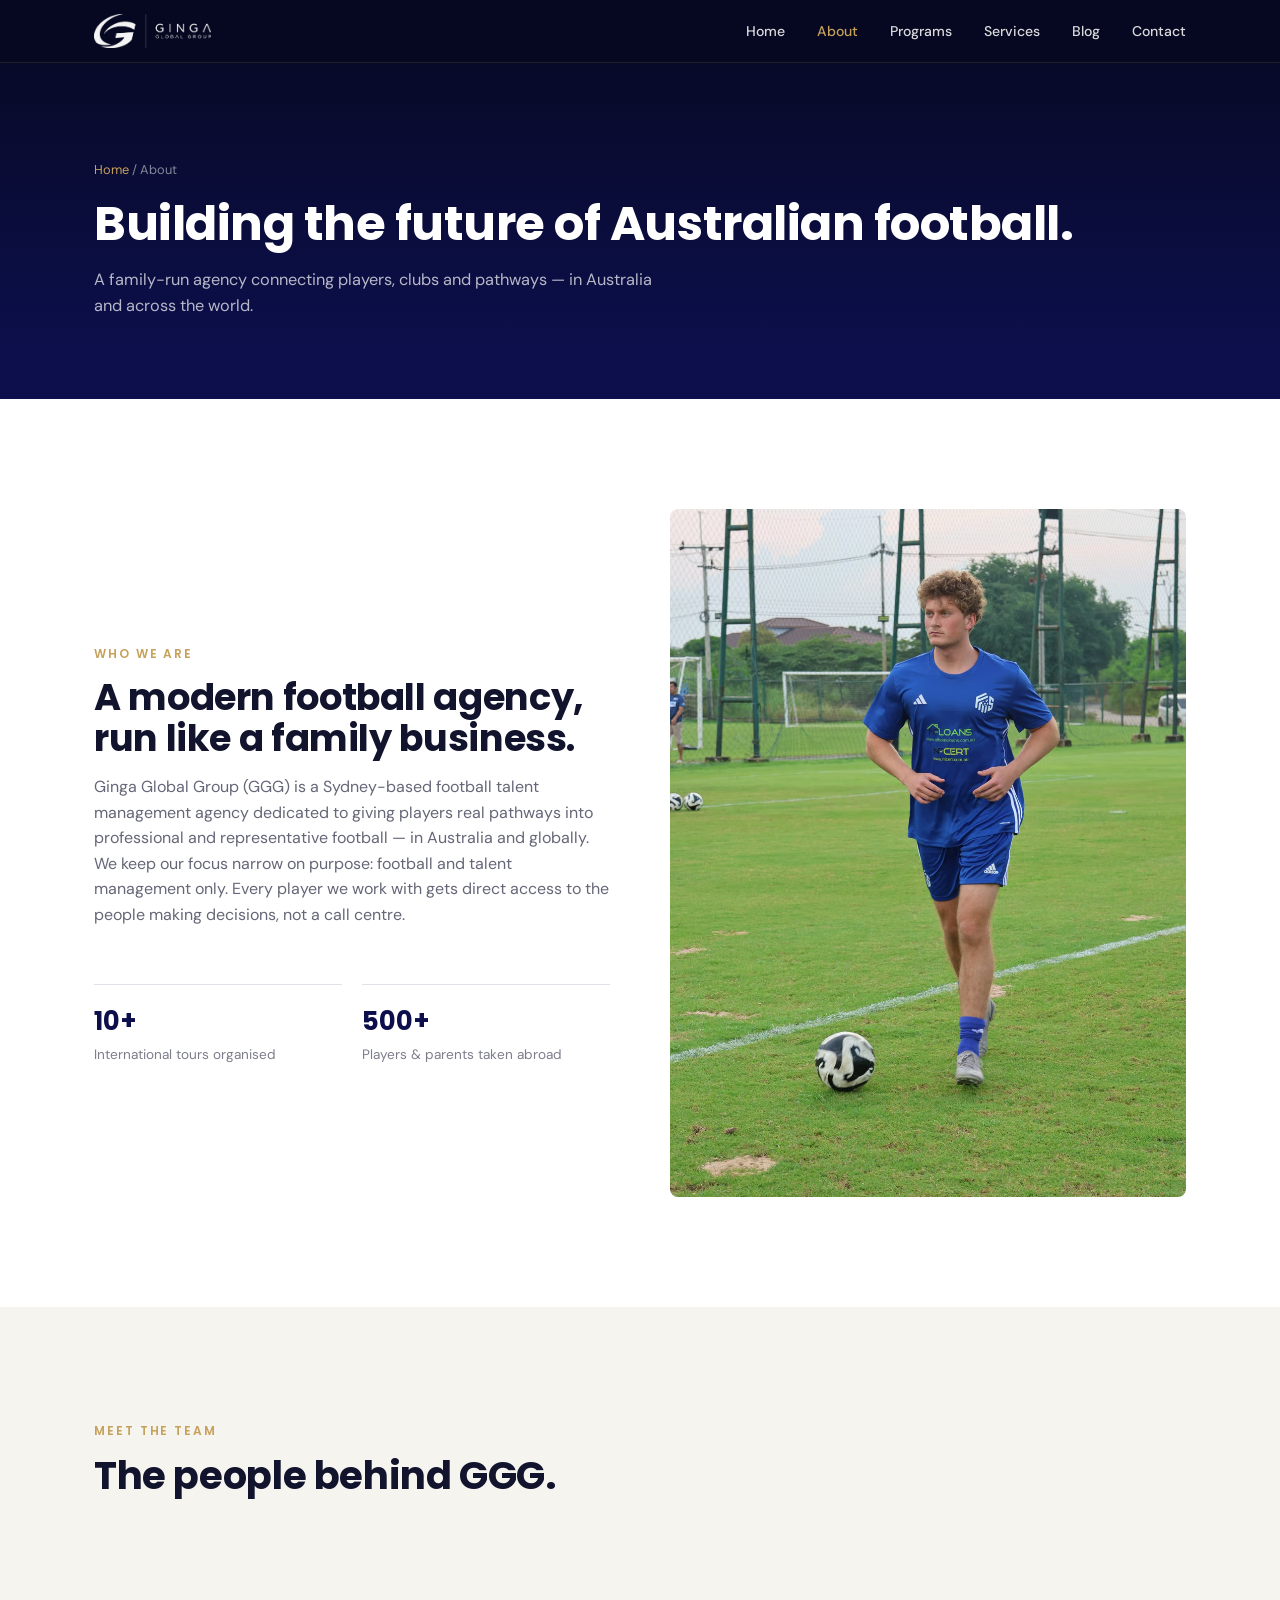
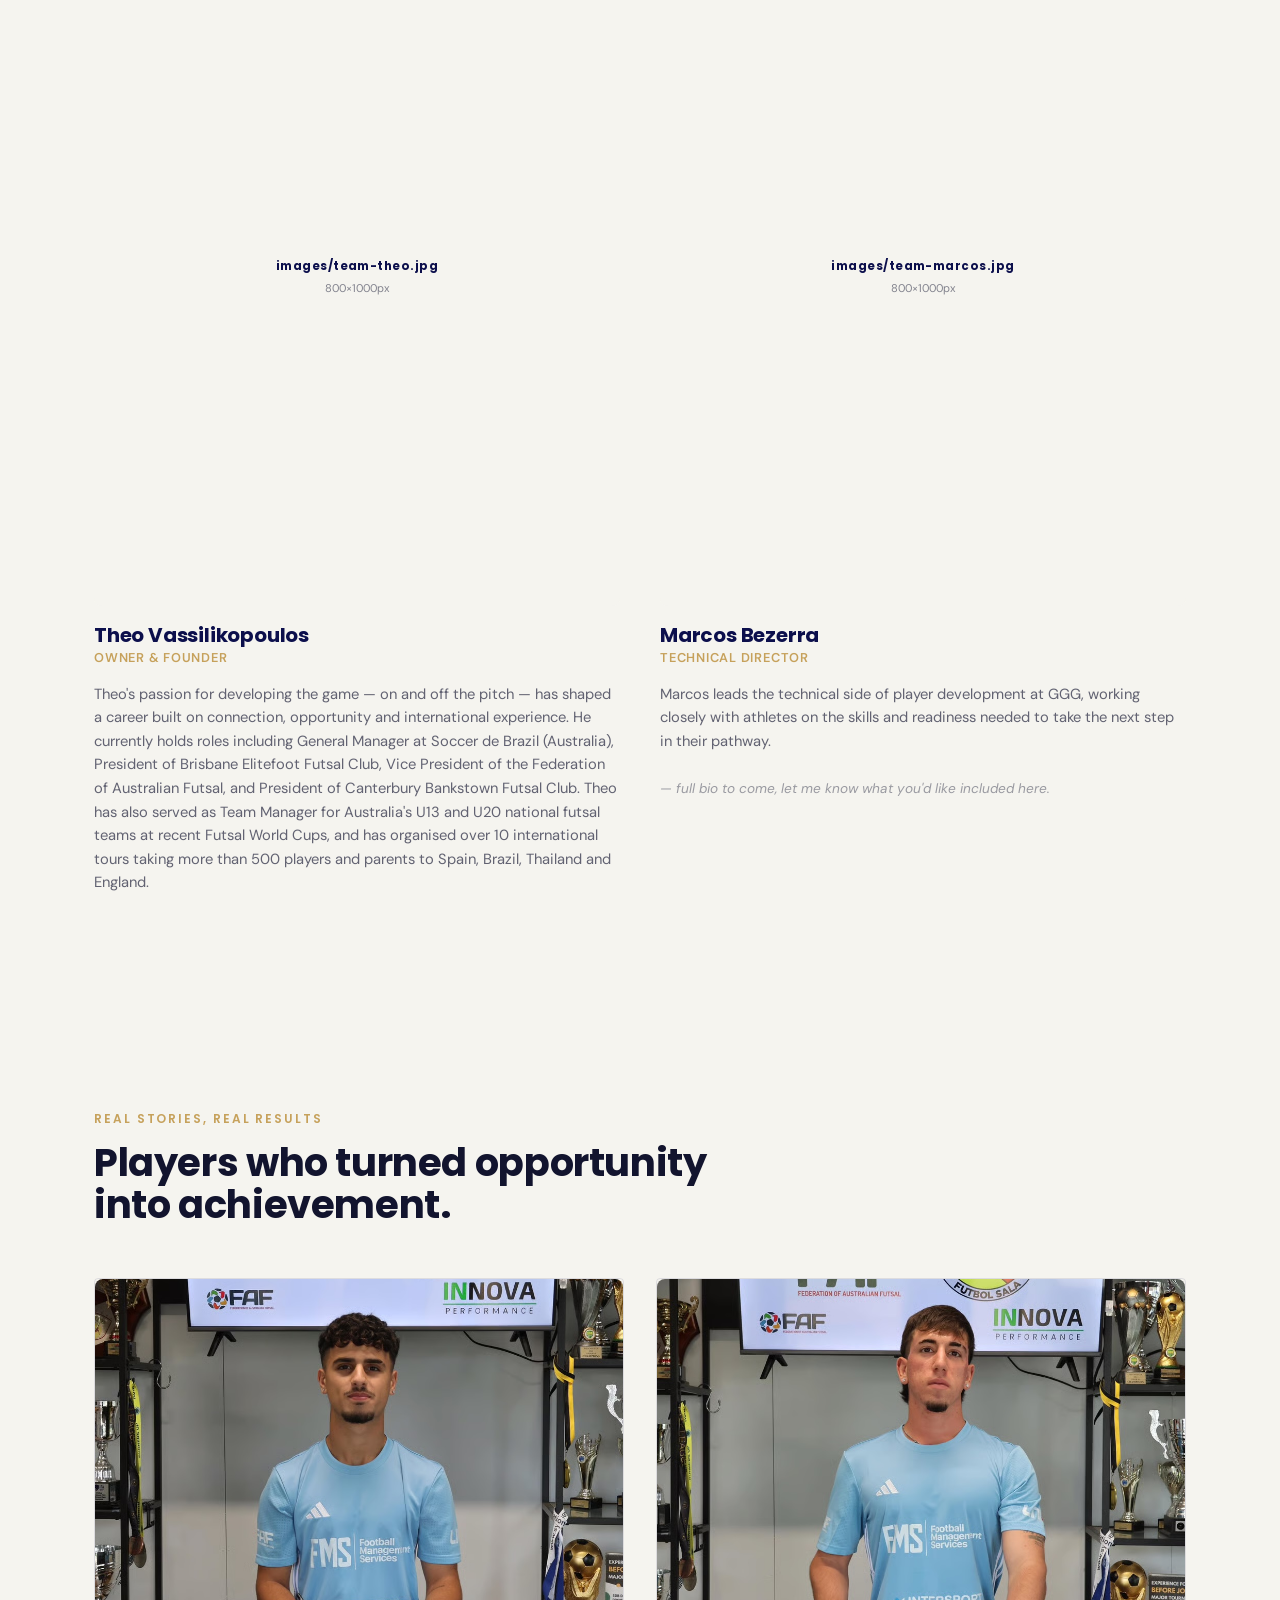
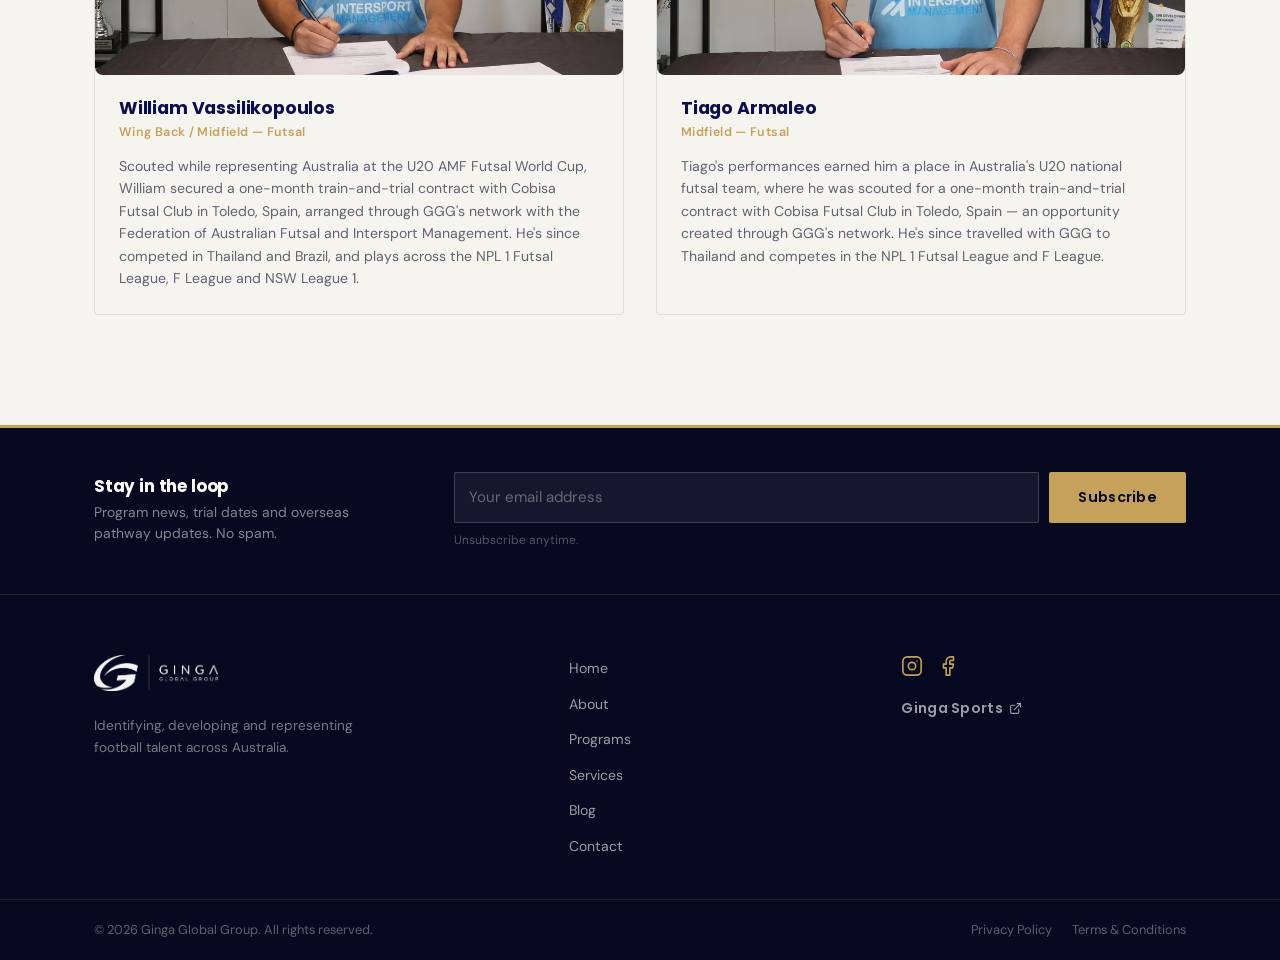
==== commit a9906308: "Add newsletter signup to every page and blog posts Footer signup on all 13 pages ("Stay in the loop"" ====
--- a/about.html
+++ b/about.html
@@ -4,12 +4,43 @@
 <meta charset="UTF-8">
 <link rel="icon" type="image/png" href="/favicon.png">
 <meta name="viewport" content="width=device-width, initial-scale=1.0">
-<title>About | Ginga Global Group</title>
-<meta name="description" content="Ginga Global Group is a Sydney-based, family-run football talent management agency.">
+<title>About | Football Agency Sydney | Ginga Global Group</title>
+<meta name="description" content="Family-run football talent agency led by Theo Vassilikopoulos. GGG connects players to international trials, tours and representative pathways across Australia.">
+<meta name="robots" content="index, follow">
+<link rel="canonical" href="https://gingaglobalgroup.com/about">
+<meta property="og:type" content="website">
+<meta property="og:site_name" content="Ginga Global Group">
+<meta property="og:url" content="https://gingaglobalgroup.com/about">
+<meta property="og:title" content="About | Football Agency Sydney | Ginga Global Group">
+<meta property="og:description" content="Family-run football talent agency led by Theo Vassilikopoulos. GGG connects players to international trials, tours and representative pathways across Australia.">
+<meta property="og:image" content="https://gingaglobalgroup.com/images/about-hero.jpg">
+<meta name="twitter:card" content="summary_large_image">
+<meta name="twitter:title" content="About | Football Agency Sydney | Ginga Global Group">
+<meta name="twitter:description" content="Family-run football talent agency led by Theo Vassilikopoulos. GGG connects players to international trials, tours and representative pathways across Australia.">
+<meta name="twitter:image" content="https://gingaglobalgroup.com/images/about-hero.jpg">
 <link rel="preconnect" href="https://fonts.googleapis.com">
 <link rel="preconnect" href="https://fonts.gstatic.com" crossorigin>
 <link href="https://fonts.googleapis.com/css2?family=Poppins:wght@500;600;700;800&family=DM+Sans:wght@400;500;700&display=swap" rel="stylesheet">
 <link rel="stylesheet" href="css/style.css">
+<script type="application/ld+json">
+[
+  {
+    "@context": "https://schema.org",
+    "@type": "Person",
+    "name": "Theo Vassilikopoulos",
+    "jobTitle": "Owner and Founder",
+    "worksFor": {"@type": "Organization", "name": "Ginga Global Group", "url": "https://gingaglobalgroup.com"},
+    "description": "General Manager at Soccer de Brazil (Australia), President of Brisbane Elitefoot Futsal Club, Vice President of the Federation of Australian Futsal, President of Canterbury Bankstown Futsal Club. Team Manager for Australia's U13 and U20 national futsal teams at Futsal World Cups. Organised over 10 international tours for 500+ players."
+  },
+  {
+    "@context": "https://schema.org",
+    "@type": "Person",
+    "name": "Marcos Bezerra",
+    "jobTitle": "Technical Director",
+    "worksFor": {"@type": "Organization", "name": "Ginga Global Group", "url": "https://gingaglobalgroup.com"}
+  }
+]
+</script>
 </head>
 <body>
 
@@ -128,6 +159,28 @@
 </section>
 
 <footer class="site-footer">
+  <div class="footer-newsletter">
+    <div class="wrap footer-newsletter-inner">
+      <div class="footer-nl-copy">
+        <h3>Stay in the loop</h3>
+        <p>Program news, trial dates and overseas pathway updates. No spam.</p>
+      </div>
+      <div class="newsletter-wrap">
+        <form class="newsletter-form" novalidate>
+          <input type="text" name="company" tabindex="-1" autocomplete="off" class="honeypot" aria-hidden="true">
+          <input type="hidden" name="formType" value="Newsletter">
+          <input type="hidden" name="SourcePage" value="">
+          <div class="nl-field">
+            <div class="nl-row">
+              <input type="email" name="Email" placeholder="Your email address" required autocomplete="email">
+              <button type="submit" class="btn btn-gold">Subscribe</button>
+            </div>
+            <p class="nl-note">Unsubscribe anytime.</p>
+          </div>
+        </form>
+      </div>
+    </div>
+  </div>
   <div class="footer-top">
     <div class="wrap footer-grid">
       <div class="footer-brand">
--- a/css/style.css
+++ b/css/style.css
@@ -140,6 +140,12 @@
 .about-stat span{font-size:0.85rem; color:rgba(18,20,46,0.55);}
 .stat-row{display:grid; grid-template-columns:1fr 1fr; gap:20px; margin-top:30px;}
 
+/* ---------- glance grid (trial/event detail panels) ---------- */
+.glance-grid{display:grid; grid-template-columns:repeat(4,1fr); gap:24px;}
+.glance-item{border-top:2px solid var(--gold); padding:20px 0;}
+.glance-label{display:block; font-family:var(--font-head); font-size:0.7rem; font-weight:600; letter-spacing:0.12em; text-transform:uppercase; color:var(--gold); margin-bottom:8px;}
+.glance-value{display:block; font-size:0.95rem; font-weight:500; color:var(--navy); line-height:1.5;}
+
 .team-grid{display:grid; grid-template-columns:1fr 1fr; gap:40px; margin-top:20px;}
 .team-card h3{font-size:1.25rem; color:var(--navy); margin:18px 0 2px;}
 .team-card .role{color:var(--gold); font-size:0.8rem; font-weight:600; letter-spacing:0.06em; text-transform:uppercase; margin-bottom:14px; display:block;}
@@ -148,7 +154,7 @@
 .story-grid{display:grid; grid-template-columns:1fr 1fr; gap:32px; margin-top:20px;}
 .story-card{border:1px solid rgba(12,15,76,0.1); border-radius:4px; overflow:hidden;}
 .story-card .story-body{padding:24px;}
-.story-card h3{font-size:1.1rem; color:var(--navy);}
+.story-card h2,.story-card h3{font-size:1.1rem; color:var(--navy);}
 .story-card .meta{font-size:0.78rem; color:var(--gold); margin:4px 0 12px; font-weight:600; letter-spacing:0.03em;}
 .story-card p{font-size:0.88rem; color:rgba(18,20,46,0.65);}
 
@@ -222,12 +228,20 @@
 
 /* ---------- blog ---------- */
 .blog{padding:110px 0; background:var(--white);}
-.blog-grid{display:grid; grid-template-columns:1fr 1fr; gap:28px;}
+.blog-grid{display:grid; grid-template-columns:repeat(3,1fr); gap:28px;}
 .blog-card{border:1px solid rgba(12,15,76,0.1); border-radius:4px; overflow:hidden; display:flex; flex-direction:column;}
 .blog-card .img-slot{--ar: 16/9; border-radius:0; border-left:none; border-right:none; border-top:none;}
 .blog-card .img-slot img{object-position: center 20%;}
 .blog-card-body{padding:28px; flex:1; display:flex; flex-direction:column;}
 .blog-tag{font-size:0.72rem; font-weight:600; letter-spacing:0.1em; text-transform:uppercase; color:var(--gold); margin-bottom:10px;}
+.blog-tag.tag-link{text-decoration:none; display:inline-block; cursor:pointer; transition:opacity .15s;}
+.blog-tag.tag-link:hover{opacity:0.65;}
+.blog-filter-bar{margin-bottom:36px;}
+.blog-filters{display:flex; flex-wrap:wrap; gap:10px;}
+.blog-filter-btn{font-family:var(--font-head); font-size:0.76rem; font-weight:600; letter-spacing:0.08em; text-transform:uppercase; padding:9px 22px; border-radius:100px; border:1.5px solid rgba(12,15,76,0.2); background:transparent; color:rgba(18,20,46,0.55); cursor:pointer; transition:border-color .18s, color .18s, background .18s;}
+.blog-filter-btn:hover{border-color:var(--navy); color:var(--navy);}
+.blog-filter-btn.active{background:var(--navy); color:var(--white); border-color:var(--navy);}
+.blog-series-bar{margin-top:12px; padding-top:12px; border-top:1px solid rgba(12,15,76,0.1);}
 .blog-card h3{font-size:1.25rem; color:var(--navy); margin-bottom:10px;}
 .blog-card p{color:rgba(18,20,46,0.65); font-size:0.92rem; margin-bottom:18px;}
 .blog-read{font-size:0.85rem; font-weight:600; color:var(--navy); margin-top:auto;}
@@ -242,6 +256,7 @@
 .post-body .img-slot img{object-position: center 20%;}
 .post-content{max-width:720px; margin:0 auto; font-size:1.02rem; color:rgba(18,20,46,0.8);}
 .post-content p{margin-bottom:18px;}
+.post-inline-img{margin:28px 0;} .post-inline-img img{width:100%; border-radius:10px; display:block;}
 .post-content-wrap{max-width:720px; margin:0 auto;}
 
 /* ---------- contact ---------- */
@@ -286,7 +301,7 @@
   .form-row{grid-template-columns:1fr;}
   .service-grid{grid-template-columns:1fr;}
   .equip-grid{grid-template-columns:1fr;}
-  .blog-grid{grid-template-columns:1fr;}
+  .blog-grid{grid-template-columns:1fr 1fr;}
   .hero{padding:160px 0 120px;}
   .stat-row{grid-template-columns:1fr 1fr;}
   .footer-grid{grid-template-columns:1fr; text-align:center;}
@@ -294,6 +309,41 @@
   .footer-social{justify-content:center;}
   .footer-connect{align-items:center;}
   .footer-bottom-inner{flex-direction:column; text-align:center;}
+  .program-card{padding:32px 24px;}
+  .glance-grid{grid-template-columns:1fr 1fr;}
+}
+
+@media (max-width: 480px){
+  .glance-grid{grid-template-columns:1fr;}
+  .program-card{padding:24px 16px;}
+}
+
+/* ---------- newsletter ---------- */
+.footer-newsletter{border-bottom:1px solid rgba(198,161,91,0.2); padding:44px 0;}
+.footer-newsletter-inner{display:flex; align-items:center; gap:60px;}
+.footer-nl-copy{flex:0 0 300px;}
+.footer-nl-copy h3{font-family:var(--font-head); font-size:1.05rem; font-weight:700; color:var(--white); margin-bottom:6px;}
+.footer-nl-copy p{font-size:0.87rem; color:rgba(255,255,255,0.5); line-height:1.55;}
+.newsletter-wrap{flex:1;}
+.newsletter-form{gap:0;}
+.nl-row{display:flex; gap:10px;}
+.nl-row input[type="email"]{flex:1; min-width:0;}
+.nl-row .btn{flex-shrink:0;}
+.nl-note{font-size:0.75rem; color:rgba(255,255,255,0.3); margin-top:8px;}
+.nl-error{font-size:0.8rem; color:#e08787; margin-top:6px;}
+.newsletter-success{font-family:var(--font-head); font-weight:600; font-size:0.95rem; color:#7fd39a;}
+
+.post-newsletter{margin:48px auto 0; max-width:720px; padding:36px 40px; background:var(--navy); border-left:3px solid var(--gold); border-radius:2px;}
+.post-newsletter h3{font-family:var(--font-head); font-size:1rem; font-weight:700; color:var(--white); margin-bottom:16px;}
+.post-newsletter .nl-note{color:rgba(255,255,255,0.35);}
+.post-newsletter .newsletter-success{padding-top:4px;}
+
+@media (max-width:860px){
+  .footer-newsletter-inner{flex-direction:column; align-items:stretch; gap:20px;}
+  .footer-nl-copy{flex:none;}
+  .nl-row{flex-direction:column;}
+  .nl-row .btn{width:100%; justify-content:center;}
+  .post-newsletter{padding:28px 24px;}
 }
 
 @media (prefers-reduced-motion: reduce){
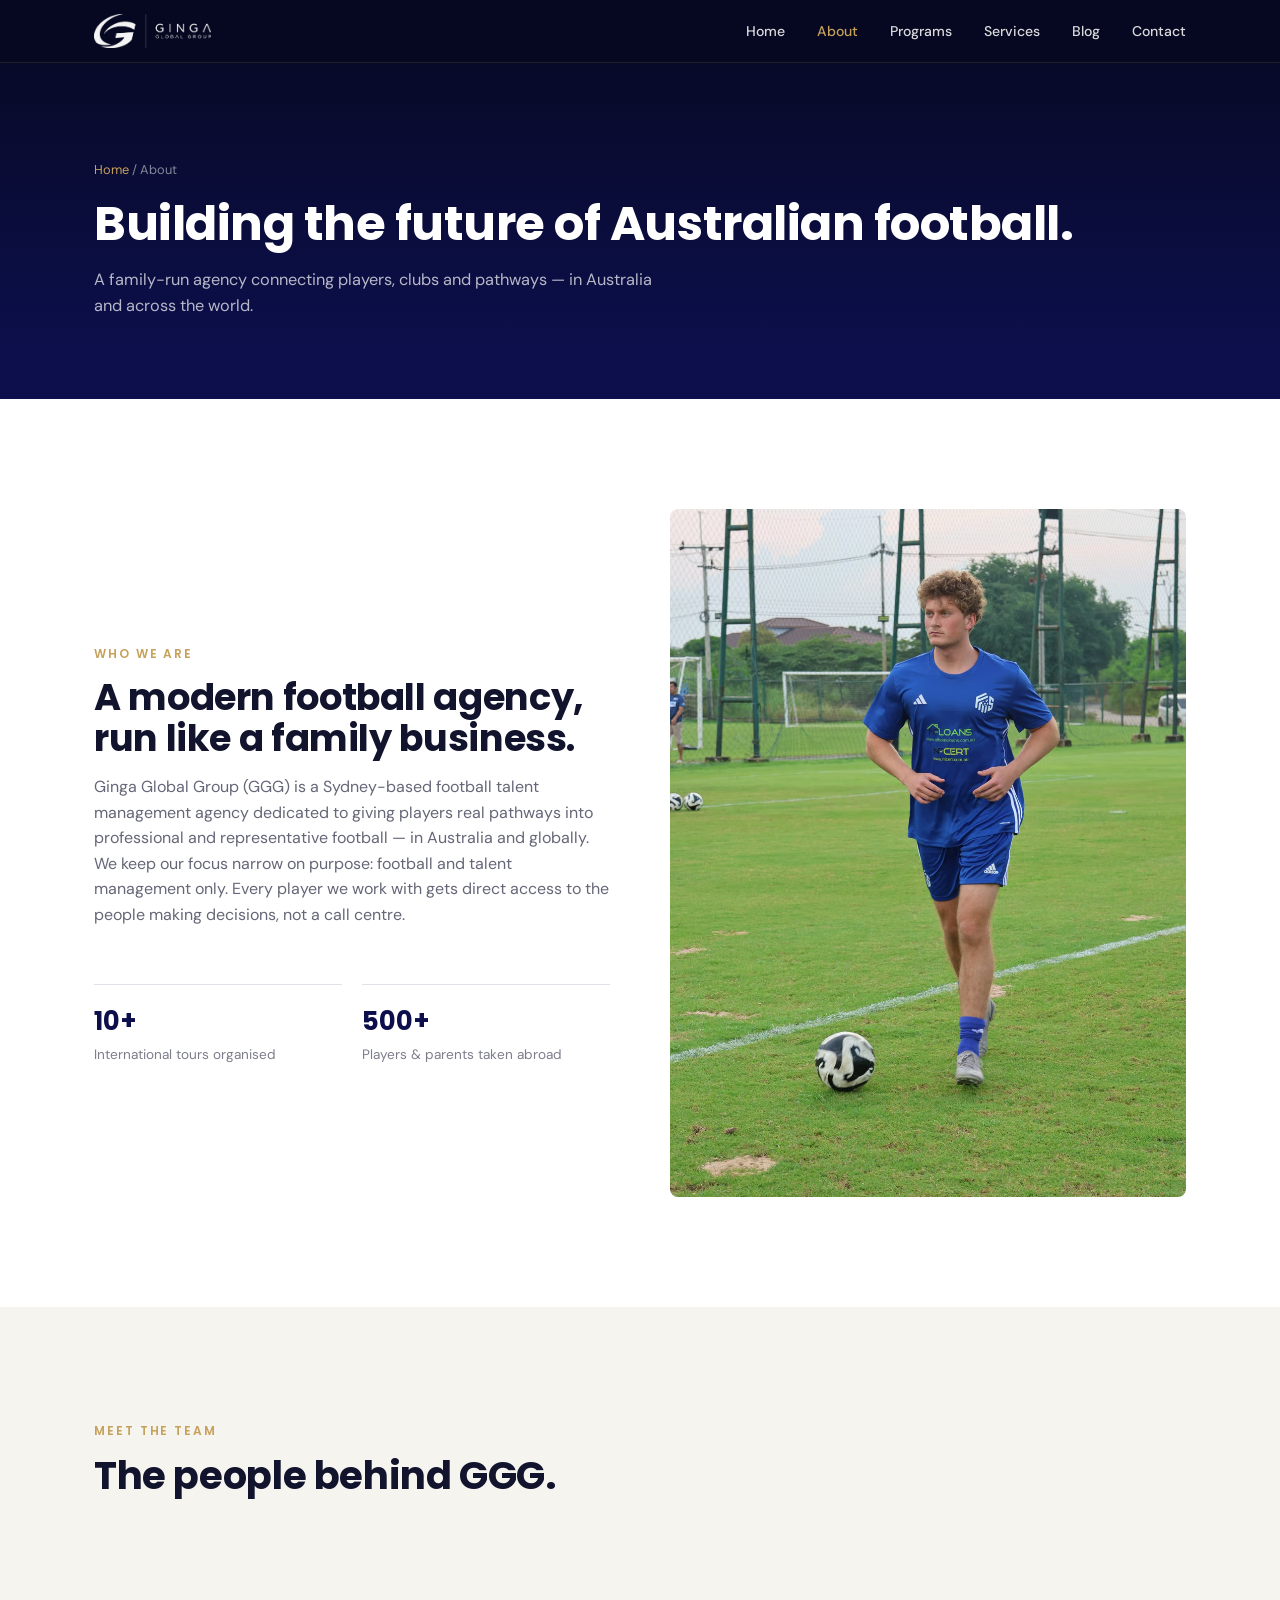
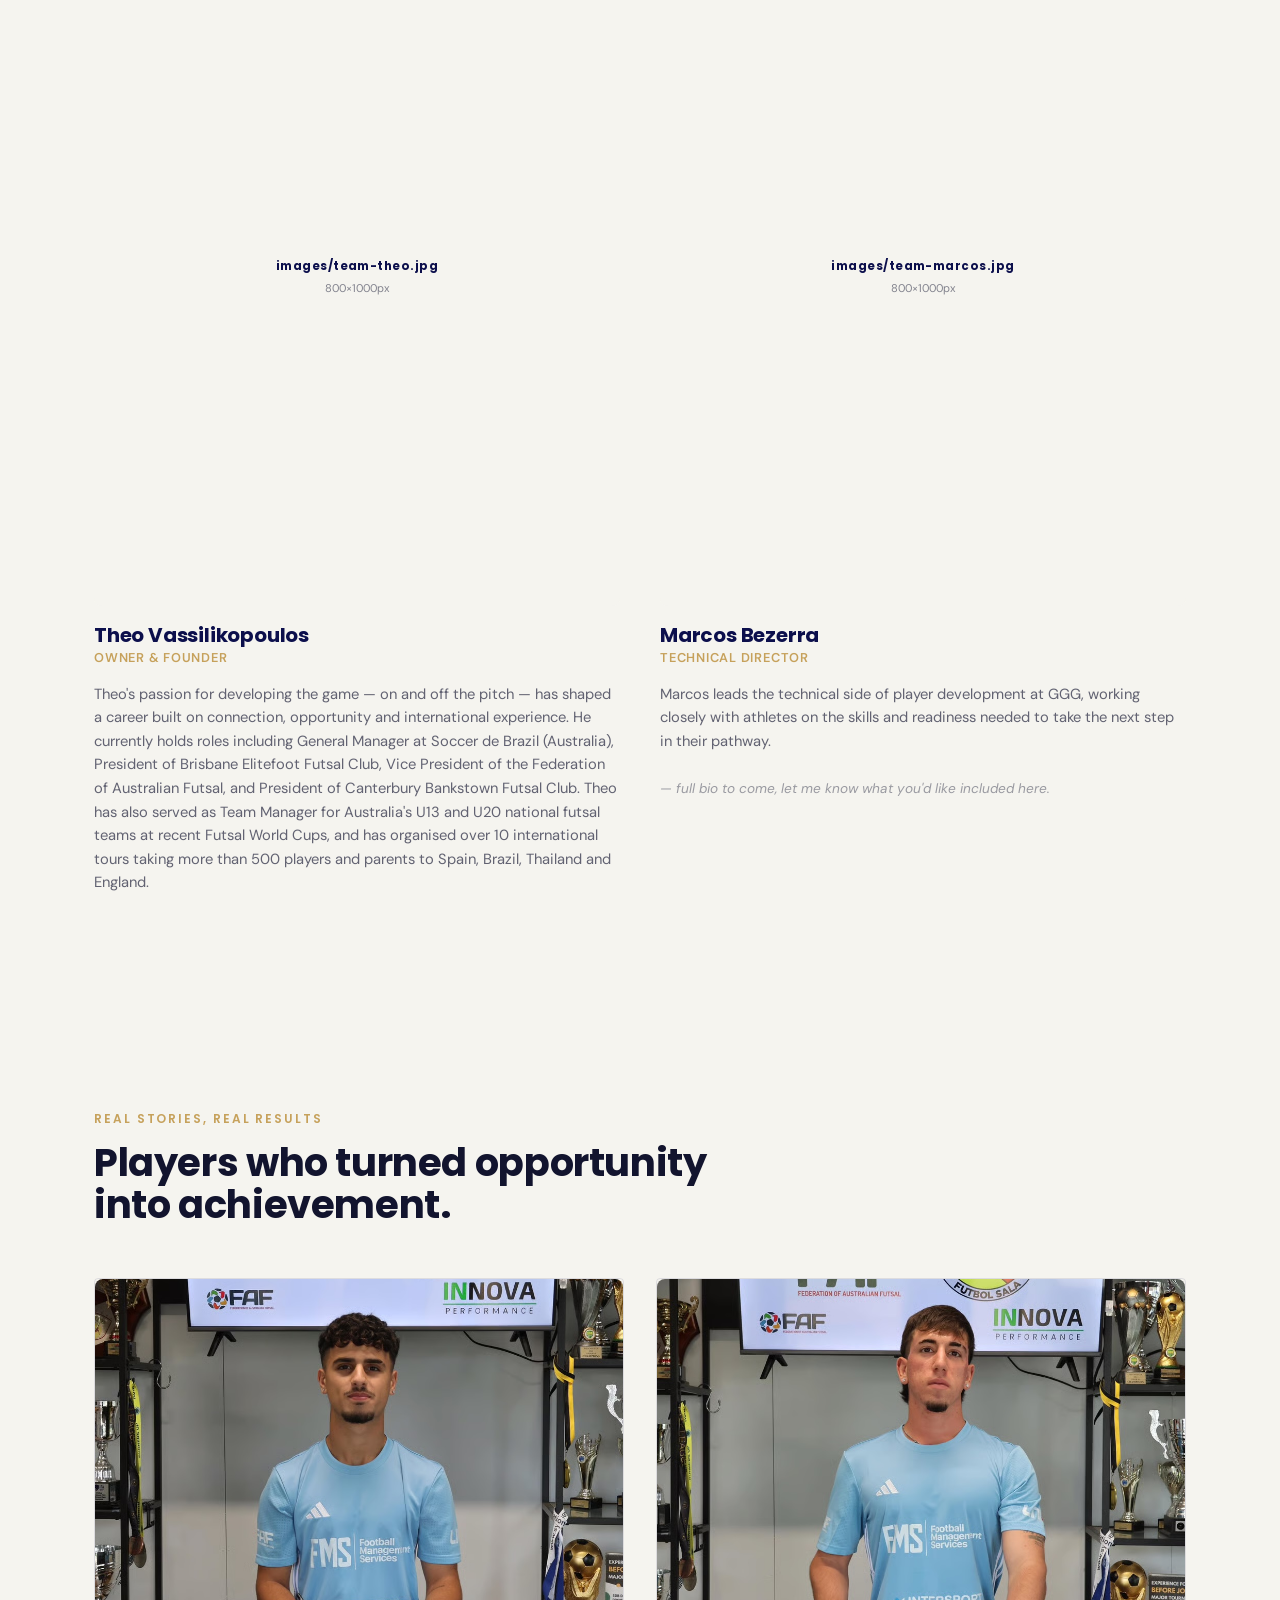
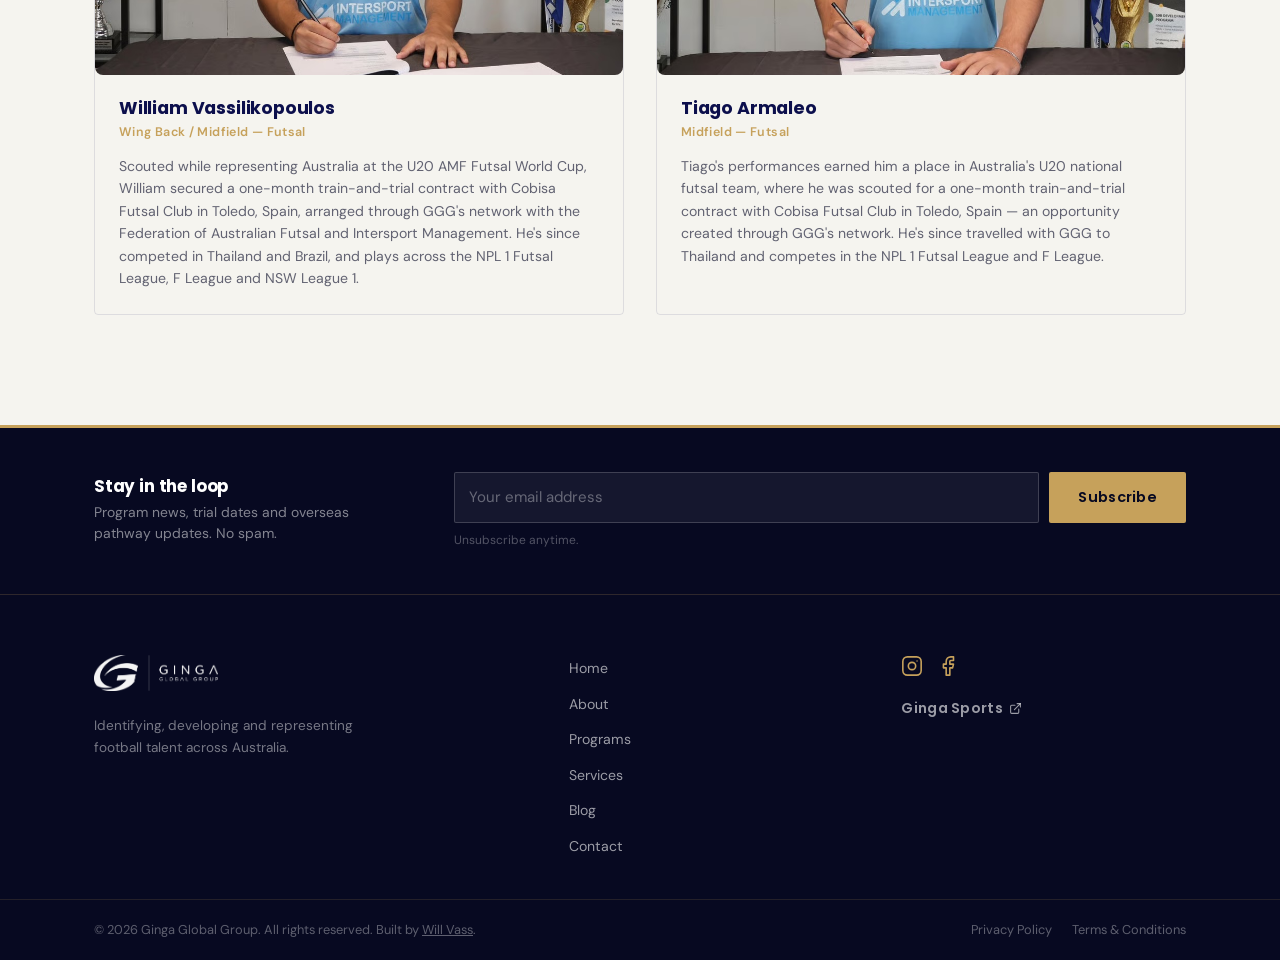
==== commit 28d98627: "Add Built by Will Vass footer credit Co-Authored-By: Claude Opus 5.5 <noreply@anthropic.com>" ====
--- a/about.html
+++ b/about.html
@@ -218,7 +218,7 @@
   </div>
   <div class="footer-bottom">
     <div class="wrap footer-bottom-inner">
-      <p>&copy; 2026 Ginga Global Group. All rights reserved.</p>
+      <p>&copy; 2026 Ginga Global Group. All rights reserved. Built by <a href="https://bywillvass.com" target="_blank" rel="noopener noreferrer" style="text-decoration:underline">Will Vass</a>.</p>
       <div class="footer-legal">
         <a href="privacy-policy">Privacy Policy</a>
         <a href="terms-conditions">Terms &amp; Conditions</a>
